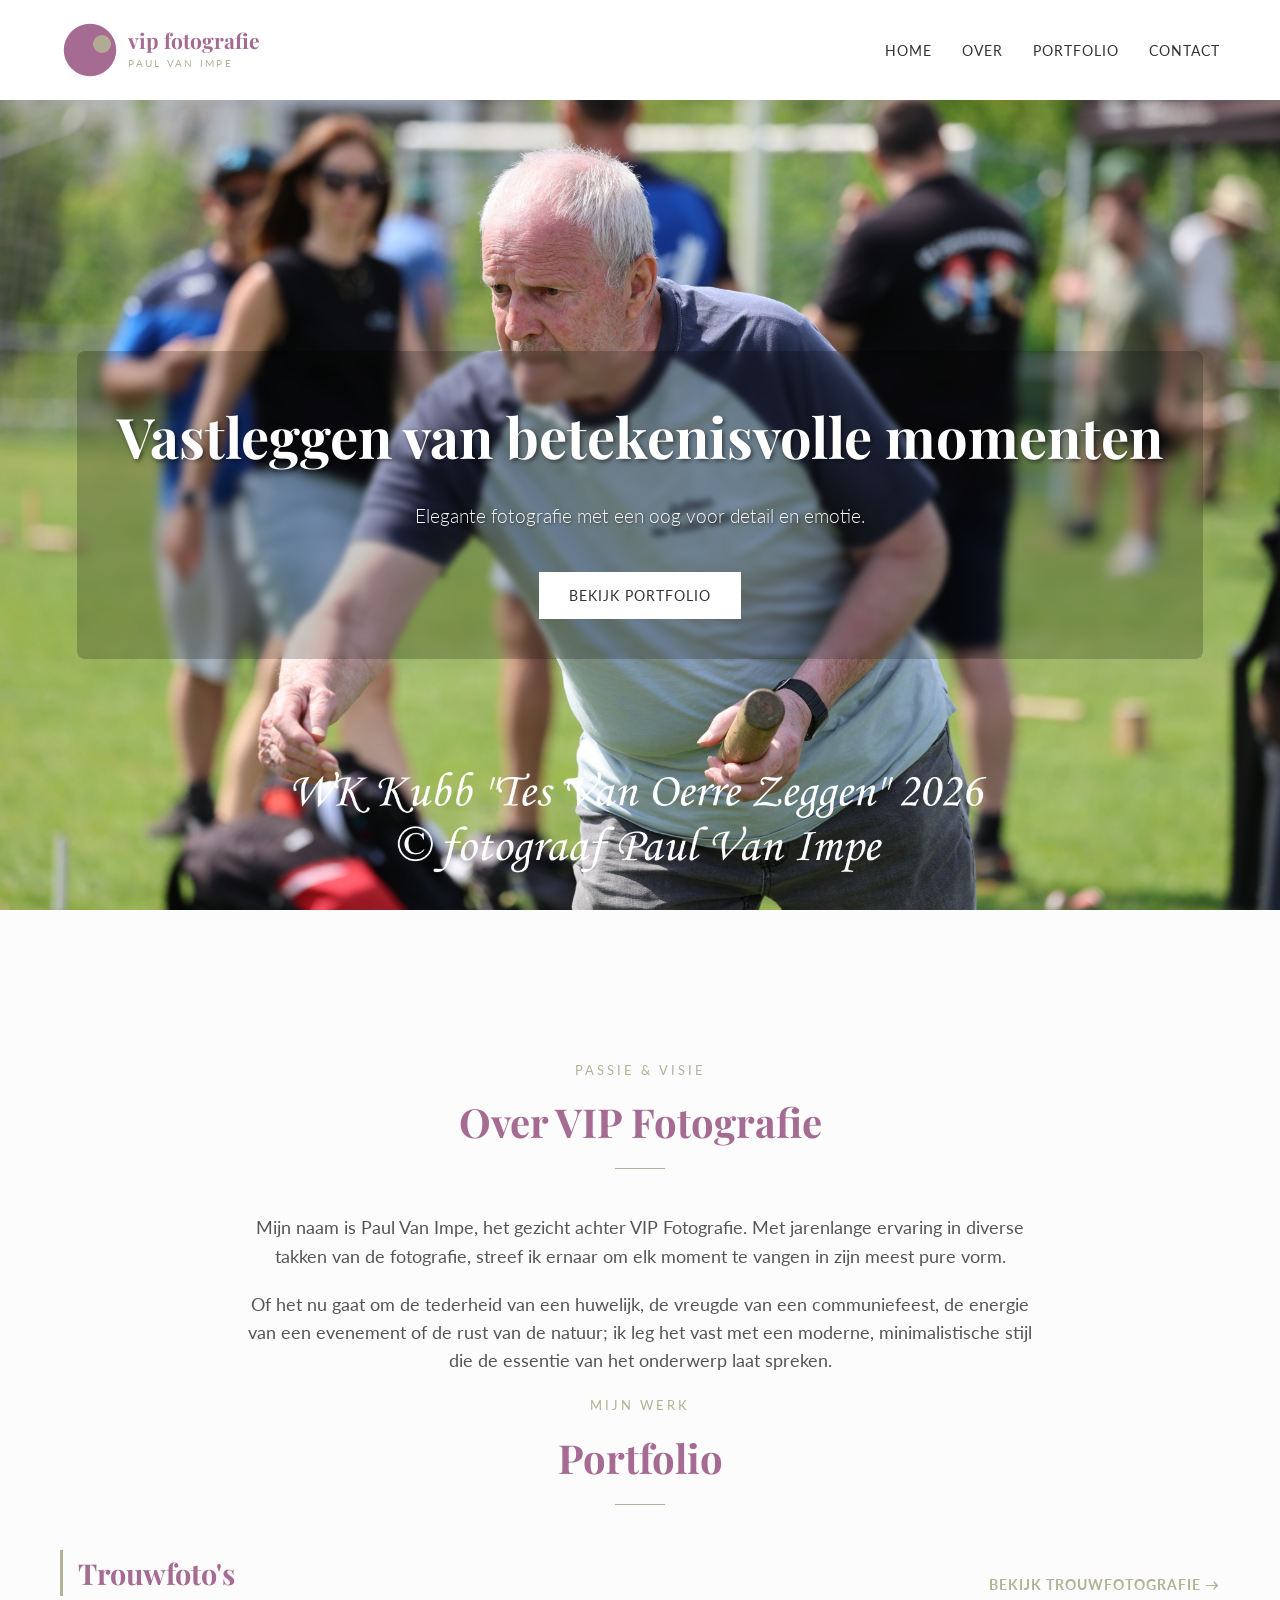
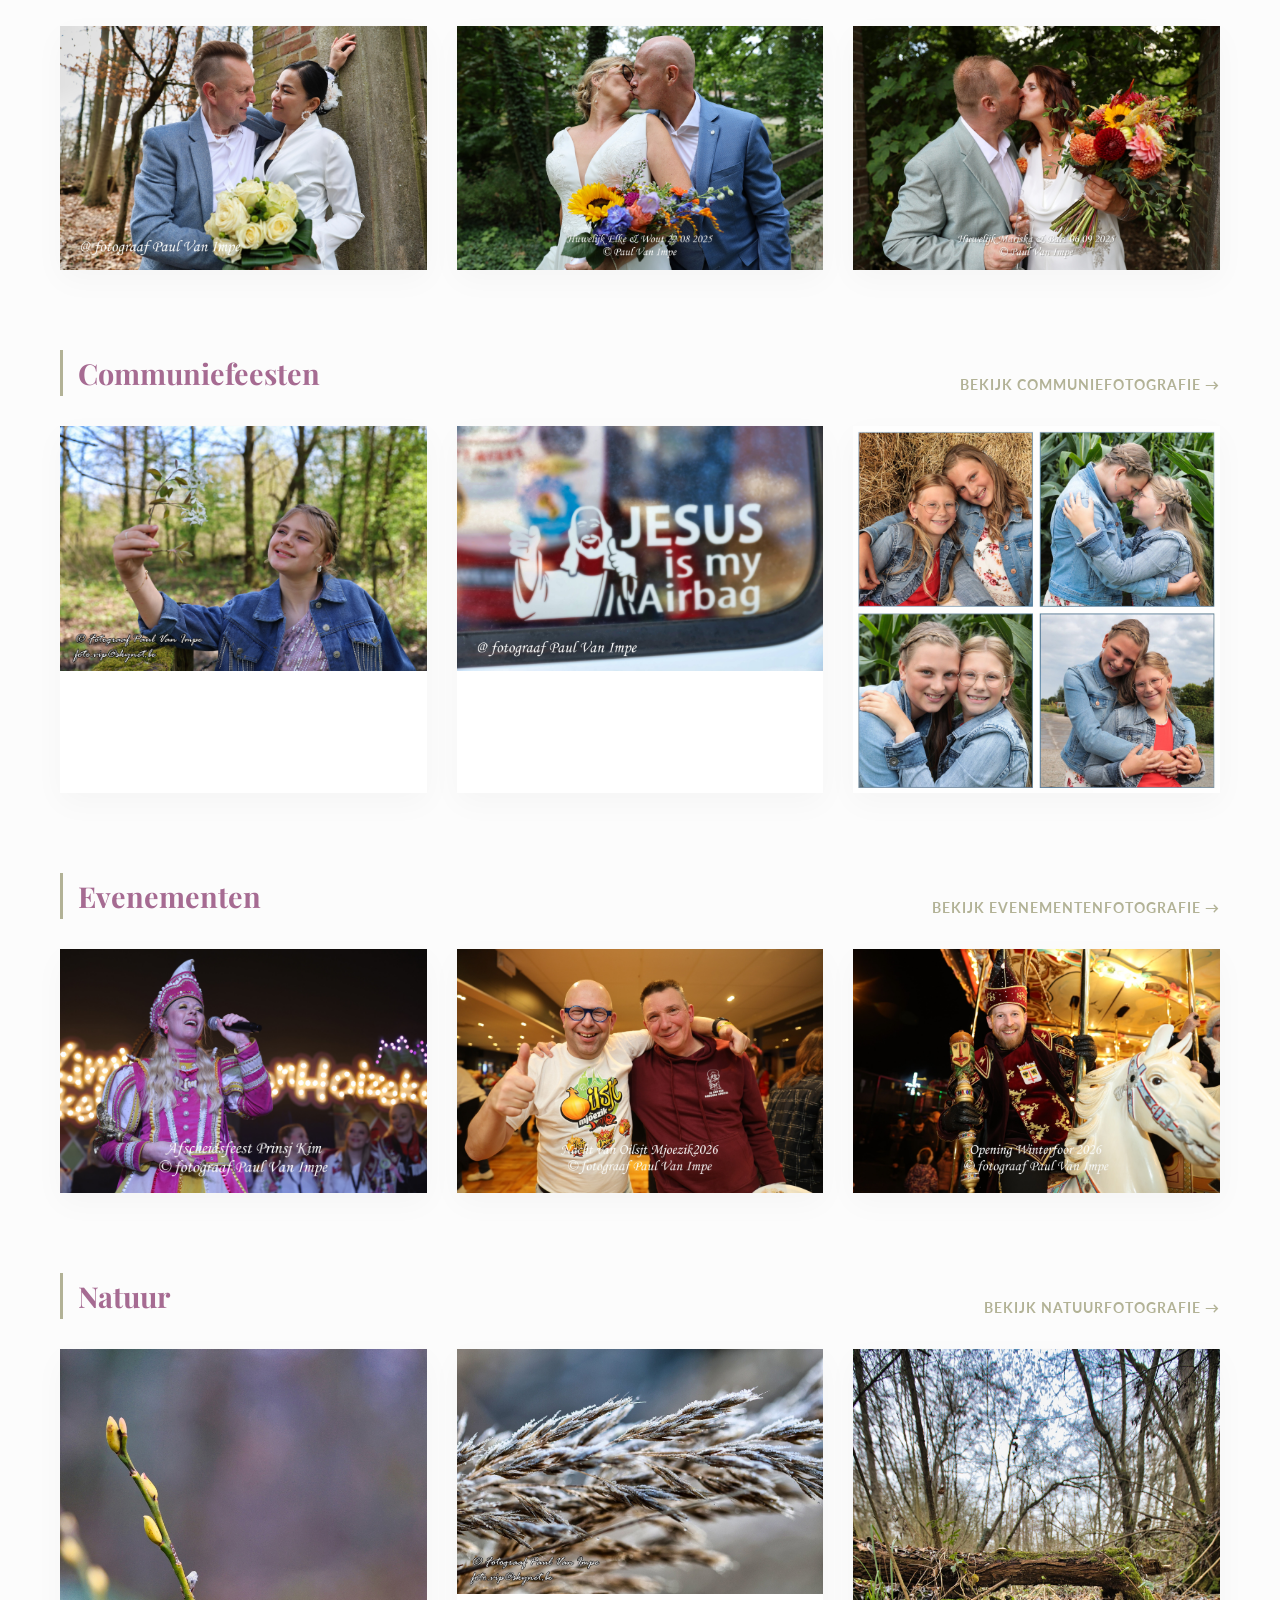
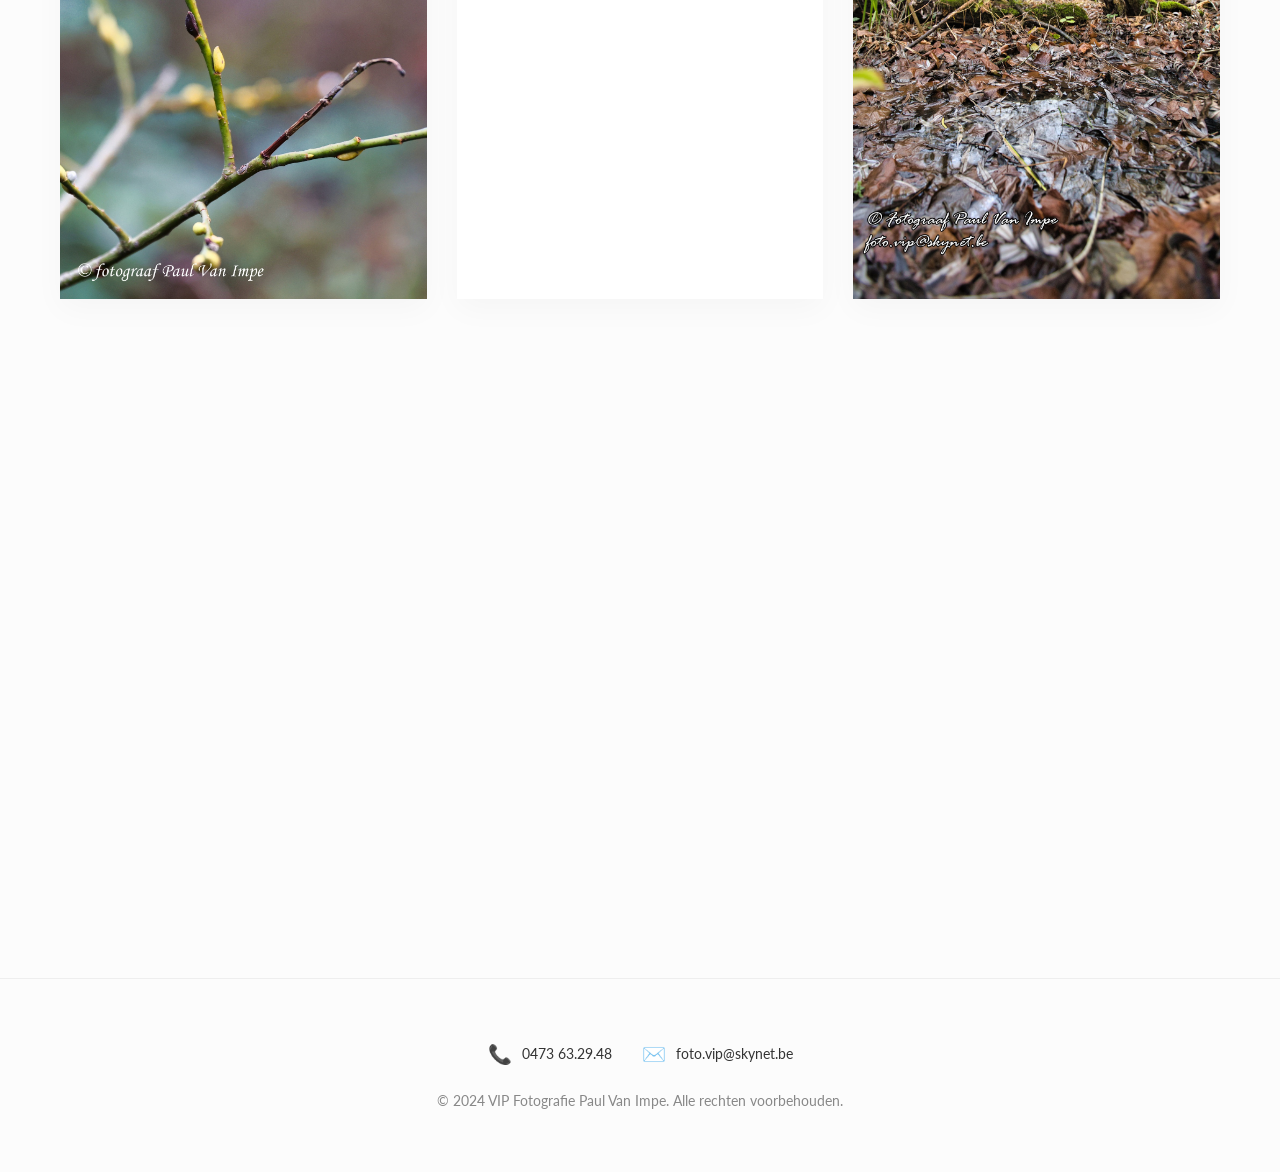
==== index.html @ c2f0bf1b "feat: complete modern website for VIP Fotografie Paul Van Impe with custom SVG logo and dynamic hero" ====
<!DOCTYPE html>
<html lang="nl">
<head>
    <meta charset="UTF-8">
    <meta name="viewport" content="width=device-width, initial-scale=1.0">
    <title>VIP Fotografie | Paul Van Impe</title>
    <link rel="preconnect" href="https://fonts.googleapis.com">
    <link rel="preconnect" href="https://fonts.gstatic.com" crossorigin>
    <link href="https://fonts.googleapis.com/css2?family=Lato:wght@300;400;700&family=Playfair+Display:ital,wght@0,400;0,700;1,400&display=swap" rel="stylesheet">
    <link rel="stylesheet" href="style.css">
</head>
<body>
    <header>
        <nav class="container">
            <div class="logo">
                <a href="index.html" class="logo-link">
                    <svg width="280" height="80" viewBox="0 0 280 80" xmlns="http://www.w3.org/2000/svg">
                        <!-- Main Purple Circle -->
                        <circle cx="40" cy="40" r="35" fill="#a66b92" />
                        <!-- Olive Circle (Positioned: r=12, adjusted up and right) -->
                        <circle cx="56" cy="32" r="12" fill="#b2b296" opacity="0.9" />
                        
                        <!-- Text Group -->
                        <text x="90" y="38" font-family="'Playfair Display', serif" font-size="28" font-weight="700" fill="#a66b92" style="text-transform: lowercase;">vip fotografie</text>
                        <text x="90" y="62" font-family="'Lato', sans-serif" font-size="13" font-weight="400" fill="#b2b296" letter-spacing="3">PAUL VAN IMPE</text>
                    </svg>
                </a>
            </div>
            <ul class="nav-links">
                <li><a href="#home">Home</a></li>
                <li><a href="#over">Over</a></li>
                <li><a href="#portfolio">Portfolio</a></li>
                <li><a href="#contact">Contact</a></li>
            </ul>
            <div class="hamburger">
                <span></span>
                <span></span>
                <span></span>
            </div>
        </nav>
    </header>

    <main>
        <section id="home" class="hero fade-in">
            <div class="hero-bg"></div>
            <div class="hero-content container">
                <h2>Vastleggen van betekenisvolle momenten</h2>
                <p>Elegante fotografie met een oog voor detail en emotie.</p>
                <a href="#portfolio" class="btn">Bekijk Portfolio</a>
            </div>
        </section>

        <section id="over" class="about container fade-in">
            <div class="section-title">
                <span>Passie & Visie</span>
                <h2>Over VIP Fotografie</h2>
            </div>
            <div class="about-content">
                <p>Mijn naam is Paul Van Impe, het gezicht achter VIP Fotografie. Met jarenlange ervaring in diverse takken van de fotografie, streef ik ernaar om elk moment te vangen in zijn meest pure vorm.</p>
                <p>Of het nu gaat om de tederheid van een huwelijk, de vreugde van een communiefeest, de energie van een evenement of de rust van de natuur; ik leg het vast met een moderne, minimalistische stijl die de essentie van het onderwerp laat spreken.</p>
            </div>
        </section>

        <section id="portfolio" class="portfolio container fade-in">
            <div class="section-title">
                <span>Mijn Werk</span>
                <h2>Portfolio</h2>
            </div>

            <div class="portfolio-category">
                <div class="category-header">
                    <h3>Trouwfoto's</h3>
                    <a href="portfolio-trouw.html" class="view-more">Bekijk trouwfotografie &rarr;</a>
                </div>
                <div class="portfolio-grid">
                    <div class="portfolio-item lightbox-trigger"><img src="assets/images/trouw-1.jpg" alt="Trouwfoto 1"></div>
                    <div class="portfolio-item lightbox-trigger"><img src="assets/images/trouw-2.jpg" alt="Trouwfoto 2"></div>
                    <div class="portfolio-item lightbox-trigger"><img src="assets/images/trouw-3.jpg" alt="Trouwfoto 3"></div>
                </div>
            </div>

            <div class="portfolio-category">
                <div class="category-header">
                    <h3>Communiefeesten</h3>
                    <a href="portfolio-communie.html" class="view-more">Bekijk communiefotografie &rarr;</a>
                </div>
                <div class="portfolio-grid">
                    <div class="portfolio-item lightbox-trigger"><img src="assets/images/communie-1.jpg" alt="Communie 1"></div>
                    <div class="portfolio-item lightbox-trigger"><img src="assets/images/communie-2.jpg" alt="Communie 2"></div>
                    <div class="portfolio-item lightbox-trigger"><img src="assets/images/communie-3.jpg" alt="Communie 3"></div>
                </div>
            </div>

            <div class="portfolio-category">
                <div class="category-header">
                    <h3>Evenementen</h3>
                    <a href="portfolio-evenementen.html" class="view-more">Bekijk evenementenfotografie &rarr;</a>
                </div>
                <div class="portfolio-grid">
                    <div class="portfolio-item lightbox-trigger"><img src="assets/images/evenementen-1.jpg" alt="Evenement 1"></div>
                    <div class="portfolio-item lightbox-trigger"><img src="assets/images/evenementen-2.jpg" alt="Evenement 2"></div>
                    <div class="portfolio-item lightbox-trigger"><img src="assets/images/evenementen-3.jpg" alt="Evenement 3"></div>
                </div>
            </div>

            <div class="portfolio-category">
                <div class="category-header">
                    <h3>Natuur</h3>
                    <a href="portfolio-natuur.html" class="view-more">Bekijk natuurfotografie &rarr;</a>
                </div>
                <div class="portfolio-grid">
                    <div class="portfolio-item lightbox-trigger"><img src="assets/images/natuur-1.jpg" alt="Natuur 1"></div>
                    <div class="portfolio-item lightbox-trigger"><img src="assets/images/natuur-2.jpg" alt="Natuur 2"></div>
                    <div class="portfolio-item lightbox-trigger"><img src="assets/images/natuur-3.jpg" alt="Natuur 3"></div>
                </div>
            </div>
        </section>

        <section id="contact" class="contact container fade-in">
            <div class="section-title">
                <span>Laten we praten</span>
                <h2>Contact</h2>
            </div>
            <div class="contact-form-wrapper">
                <form id="contact-form">
                    <div class="form-group">
                        <label for="name">Naam</label>
                        <input type="text" id="name" name="name" placeholder="Uw naam" required>
                    </div>
                    <div class="form-group">
                        <label for="email">E-mail</label>
                        <input type="email" id="email" name="email" placeholder="Uw e-mailadres" required>
                    </div>
                    <div class="form-group">
                        <label for="message">Bericht</label>
                        <textarea id="message" name="message" rows="5" placeholder="Uw bericht" required></textarea>
                    </div>
                    <button type="submit" class="btn">Verstuur Bericht</button>
                </form>
            </div>
        </section>
    </main>

    <footer>
        <div class="container footer-content">
            <div class="footer-contact">
                <p><span class="icon">📞</span> 0473 63.29.48</p>
                <p><span class="icon">✉️</span> foto.vip@skynet.be</p>
            </div>
            <p>&copy; 2024 VIP Fotografie Paul Van Impe. Alle rechten voorbehouden.</p>
        </div>
    </footer>

    <script src="script.js"></script>
</body>
</html>
---- style.css ----
/* Global Styles */
:root {
    --bg-color: #fcfcfc;
    --text-color: #333333;
    --accent-color: #b2b296; /* Olive from logo */
    --primary-color: #a66b92; /* Purple from logo */
    --white: #ffffff;
    --gray-light: #eeeeee;
    --font-serif: 'Playfair Display', serif;
    --font-sans: 'Lato', sans-serif;
    --transition: all 0.3s ease;
}

* {
    margin: 0;
    padding: 0;
    box-sizing: border-box;
}

html {
    scroll-behavior: smooth;
}

body {
    background-color: var(--bg-color);
    color: var(--text-color);
    font-family: var(--font-sans);
    line-height: 1.6;
    overflow-x: hidden;
}

.container {
    max-width: 1200px;
    margin: 0 auto;
    padding: 0 20px;
}

h1, h2, h3 {
    font-family: var(--font-serif);
    font-weight: 700;
    color: var(--primary-color);
}

a {
    text-decoration: none;
    color: inherit;
    transition: var(--transition);
}

ul {
    list-style: none;
}

img {
    max-width: 100%;
    height: auto;
    display: block;
}

.btn {
    display: inline-block;
    padding: 12px 30px;
    background-color: var(--primary-color);
    color: var(--white);
    font-size: 0.9rem;
    letter-spacing: 1px;
    text-transform: uppercase;
    border: none;
    cursor: pointer;
    transition: var(--transition);
}

.btn:hover {
    background-color: var(--accent-color);
    color: var(--white);
}

/* Header */
header {
    background-color: rgba(252, 252, 252, 0.98);
    padding: 10px 0;
    position: sticky;
    top: 0;
    z-index: 1000;
    box-shadow: 0 2px 10px rgba(0, 0, 0, 0.03);
}

header nav {
    display: flex;
    justify-content: space-between;
    align-items: center;
}

.logo-link svg {
    display: block;
    height: 60px;
    width: auto;
}

.nav-links {
    display: flex;
    gap: 30px;
}

.nav-links a {
    font-size: 0.9rem;
    text-transform: uppercase;
    letter-spacing: 1px;
    font-weight: 400;
}

.nav-links a:hover {
    color: var(--accent-color);
}

.hamburger {
    display: none;
    cursor: pointer;
}

.hamburger span {
    display: block;
    width: 25px;
    height: 2px;
    background-color: var(--text-color);
    margin: 5px 0;
    transition: var(--transition);
}

/* Sections Global */
section {
    padding: 100px 0;
}

.section-title {
    text-align: center;
    margin-bottom: 60px;
}

.section-title span {
    display: block;
    text-transform: uppercase;
    letter-spacing: 3px;
    font-size: 0.8rem;
    color: var(--accent-color);
    margin-bottom: 10px;
}

.section-title h2 {
    font-size: 2.5rem;
    position: relative;
    display: inline-block;
}

.section-title h2::after {
    content: '';
    position: absolute;
    bottom: -15px;
    left: 50%;
    transform: translateX(-50%);
    width: 50px;
    height: 1px;
    background-color: var(--accent-color);
}

/* Hero Section */
.hero {
    height: 90vh;
    display: flex;
    align-items: center;
    justify-content: center;
    text-align: center;
    background-color: var(--white);
    position: relative;
    overflow: hidden;
}

.hero-bg {
    position: absolute;
    top: 0;
    left: 0;
    width: 100%;
    height: 100%;
    background-size: cover;
    background-position: center;
    z-index: 1;
    transition: var(--transition);
}

.hero-content {
    position: relative;
    z-index: 2;
    padding: 40px;
    border-radius: 4px;
}

/* Light text overlay for dark backgrounds */
.hero.dark-text-overlay .hero-content {
    background-color: rgba(0, 0, 0, 0.2);
    backdrop-filter: blur(3px);
    color: var(--white);
    border-radius: 8px;
}

.hero.dark-text-overlay h2 {
    color: var(--white);
    text-shadow: 2px 2px 4px rgba(0, 0, 0, 0.5);
}

.hero.dark-text-overlay p {
    color: rgba(255, 255, 255, 0.95);
    text-shadow: 1px 1px 3px rgba(0, 0, 0, 0.5);
}

.hero.dark-text-overlay .btn {
    background-color: var(--white);
    color: var(--text-color);
}

.hero.dark-text-overlay .btn:hover {
    background-color: var(--accent-color);
    color: var(--text-color);
}

.hero h2 {
    font-size: 3.5rem;
    margin-bottom: 20px;
}

.hero p {
    font-size: 1.2rem;
    color: #666;
    margin-bottom: 40px;
    font-weight: 300;
}

/* About Section */
.about {
    padding-top: 150px;
}

.about-content {
    max-width: 800px;
    margin: 0 auto;
    text-align: center;
}

.about-content p {
    font-size: 1.1rem;
    margin-bottom: 20px;
    color: #555;
}

/* Portfolio Section */
.portfolio-category {
    margin-bottom: 80px;
}

.category-header {
    display: flex;
    justify-content: space-between;
    align-items: flex-end;
    margin-bottom: 30px;
    border-left: 3px solid var(--accent-color);
    padding-left: 15px;
}

.category-header h3 {
    font-size: 1.8rem;
    margin-bottom: 0;
}

.view-more {
    font-size: 0.9rem;
    text-transform: uppercase;
    letter-spacing: 1px;
    color: var(--accent-color);
    font-weight: 700;
}

.view-more:hover {
    color: var(--text-color);
    transform: translateX(5px);
}

.portfolio-grid {
    display: grid;
    grid-template-columns: repeat(auto-fill, minmax(350px, 1fr));
    gap: 30px;
}

.portfolio-item {
    overflow: hidden;
    background-color: var(--white);
    box-shadow: 0 10px 30px rgba(0,0,0,0.03);
    transition: var(--transition);
    cursor: pointer;
}

/* Lightbox Styles */
.lightbox {
    position: fixed;
    top: 0;
    left: 0;
    width: 100%;
    height: 100%;
    background-color: rgba(0, 0, 0, 0.9);
    display: flex;
    justify-content: center;
    align-items: center;
    z-index: 2000;
    opacity: 0;
    visibility: hidden;
    transition: var(--transition);
}

.lightbox.active {
    opacity: 1;
    visibility: visible;
}

.lightbox-content {
    max-width: 90%;
    max-height: 90%;
    position: relative;
    transform: scale(0.9);
    transition: var(--transition);
}

.lightbox.active .lightbox-content {
    transform: scale(1);
}

.lightbox-img {
    max-width: 100%;
    max-height: 90vh;
    display: block;
    box-shadow: 0 0 30px rgba(0,0,0,0.5);
}

.lightbox-close {
    position: absolute;
    top: -40px;
    right: 0;
    color: var(--white);
    font-size: 2rem;
    cursor: pointer;
}

/* Animations */
    transition: transform 0.6s cubic-bezier(0.25, 1, 0.5, 1);
}

.portfolio-item:hover {
    box-shadow: 0 20px 40px rgba(0,0,0,0.1);
}

.portfolio-item:hover img {
    transform: scale(1.05);
}

/* Contact Section */
.contact-form-wrapper {
    max-width: 600px;
    margin: 0 auto;
}

.form-group {
    margin-bottom: 25px;
}

.form-group label {
    display: block;
    margin-bottom: 8px;
    font-size: 0.9rem;
    text-transform: uppercase;
    letter-spacing: 1px;
}

.form-group input, 
.form-group textarea {
    width: 100%;
    padding: 15px;
    border: 1px solid var(--gray-light);
    background-color: var(--white);
    font-family: inherit;
    font-size: 1rem;
    transition: var(--transition);
}

.form-group input:focus, 
.form-group textarea:focus {
    outline: none;
    border-color: var(--accent-color);
}

/* Footer */
footer {
    padding: 60px 0;
    text-align: center;
    border-top: 1px solid var(--gray-light);
    font-size: 0.9rem;
    color: #888;
}

.footer-contact {
    margin-bottom: 20px;
    display: flex;
    justify-content: center;
    gap: 30px;
    color: var(--text-color);
}

.footer-contact p {
    display: flex;
    align-items: center;
    gap: 10px;
    font-weight: 400;
}

.footer-contact .icon {
    font-size: 1.2rem;
}

/* Portfolio Detail Pages */
.gallery-grid {
    display: grid;
    grid-template-columns: repeat(auto-fill, minmax(300px, 1fr));
    gap: 20px;
    margin-bottom: 60px;
}

.gallery-item {
    overflow: hidden;
    aspect-ratio: 3/2;
    background-color: var(--white);
    box-shadow: 0 5px 15px rgba(0,0,0,0.05);
    transition: var(--transition);
    cursor: pointer;
}

.gallery-item img {
    width: 100%;
    height: 100%;
    object-fit: cover;
    transition: var(--transition);
}

.gallery-item:hover {
    box-shadow: 0 15px 30px rgba(0,0,0,0.1);
}

.gallery-item:hover img {
    transform: scale(1.05);
}

.back-link {
    text-align: center;
    margin-bottom: 80px;
}

.portfolio-header {
    padding-top: 60px;
}

/* Animations */
.fade-in {
    opacity: 0;
    transform: translateY(30px);
    transition: opacity 0.8s ease-out, transform 0.8s ease-out;
}

.fade-in.visible {
    opacity: 1;
    transform: translateY(0);
}

/* Responsive */
@media (max-width: 768px) {
    header {
        padding: 15px 0;
    }

    .hamburger {
        display: block;
    }

    .nav-links {
        position: fixed;
        right: -100%;
        top: 70px;
        flex-direction: column;
        background-color: var(--white);
        width: 100%;
        text-align: center;
        transition: 0.3s;
        box-shadow: 0 10px 10px rgba(0,0,0,0.05);
        padding: 40px 0;
    }

    .nav-links.active {
        right: 0;
    }

    .hero h2 {
        font-size: 2.5rem;
    }

    .section-title h2 {
        font-size: 2rem;
    }

    .portfolio-grid {
        grid-template-columns: 1fr;
    }
}

/* Hamburger animation */
.hamburger.active span:nth-child(1) {
    transform: rotate(-45deg) translate(-5px, 6px);
}

.hamburger.active span:nth-child(2) {
    opacity: 0;
}

.hamburger.active span:nth-child(3) {
    transform: rotate(45deg) translate(-5px, -6px);
}
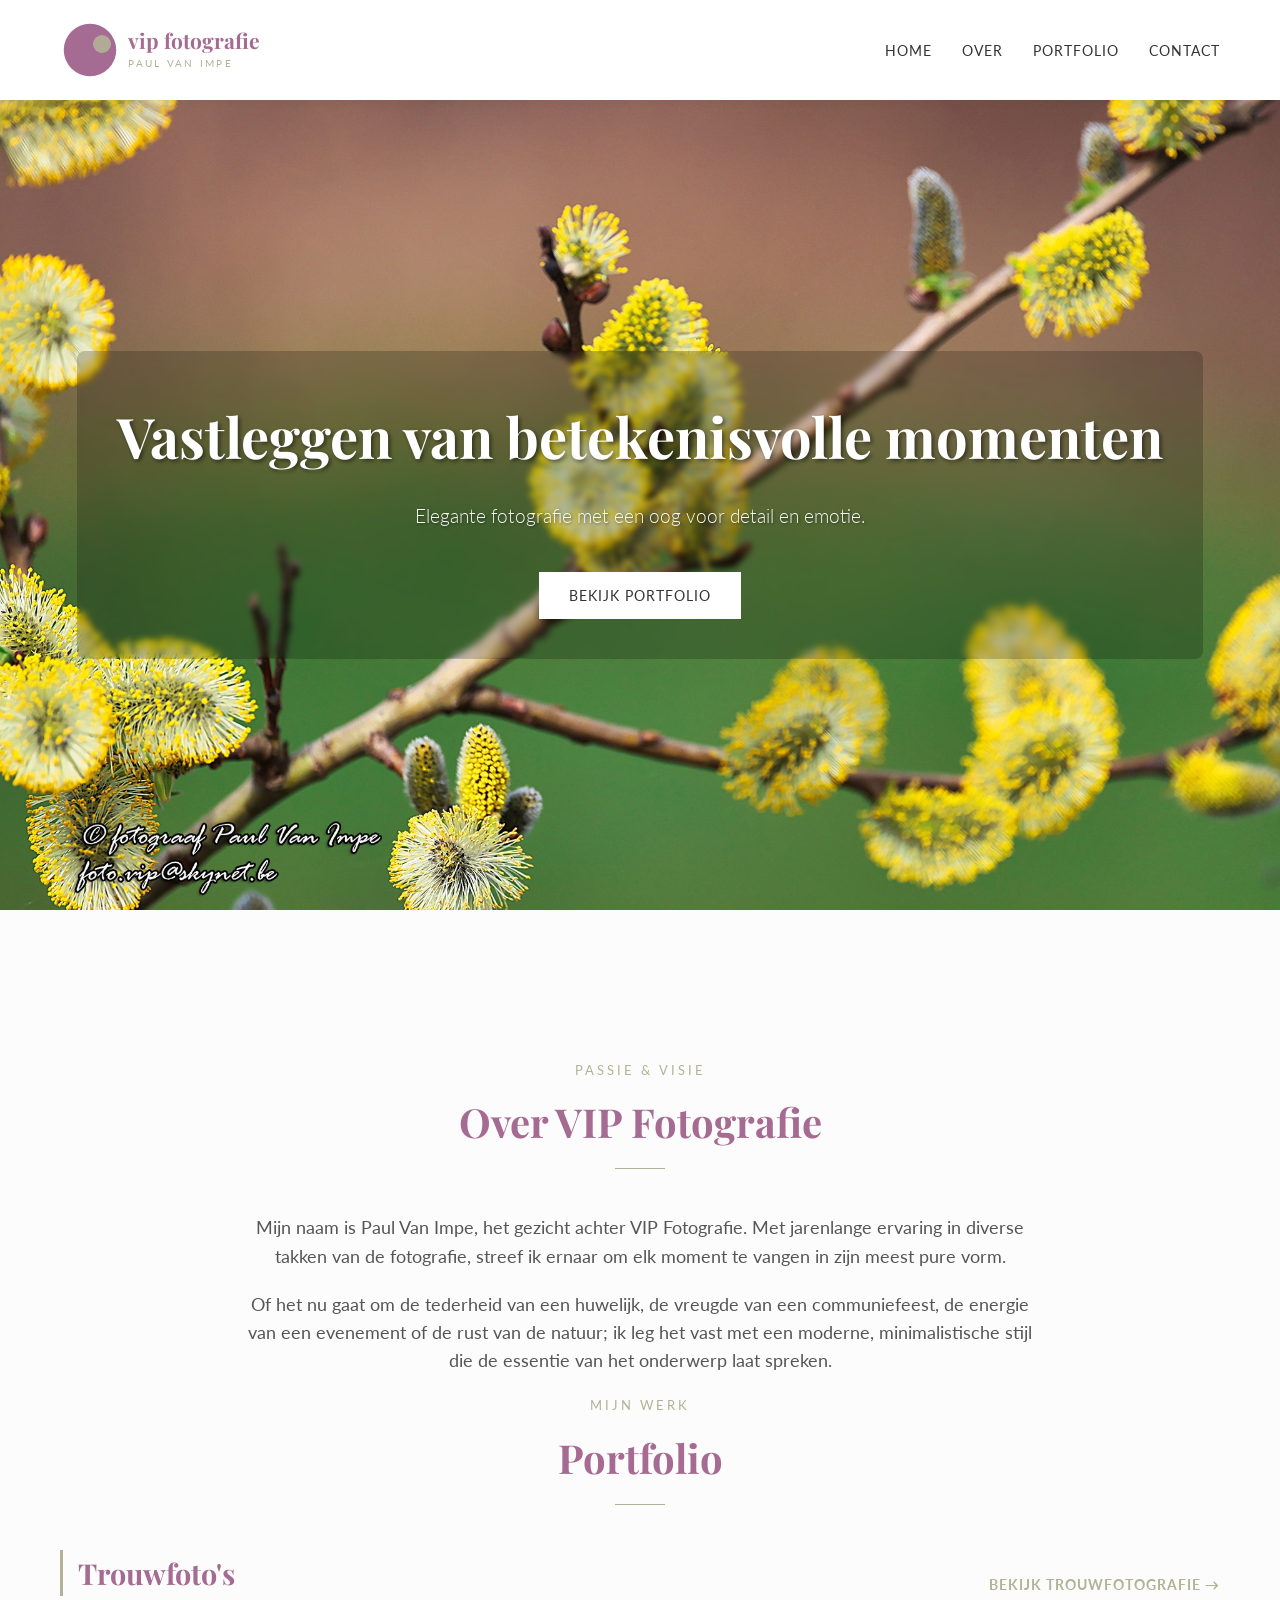
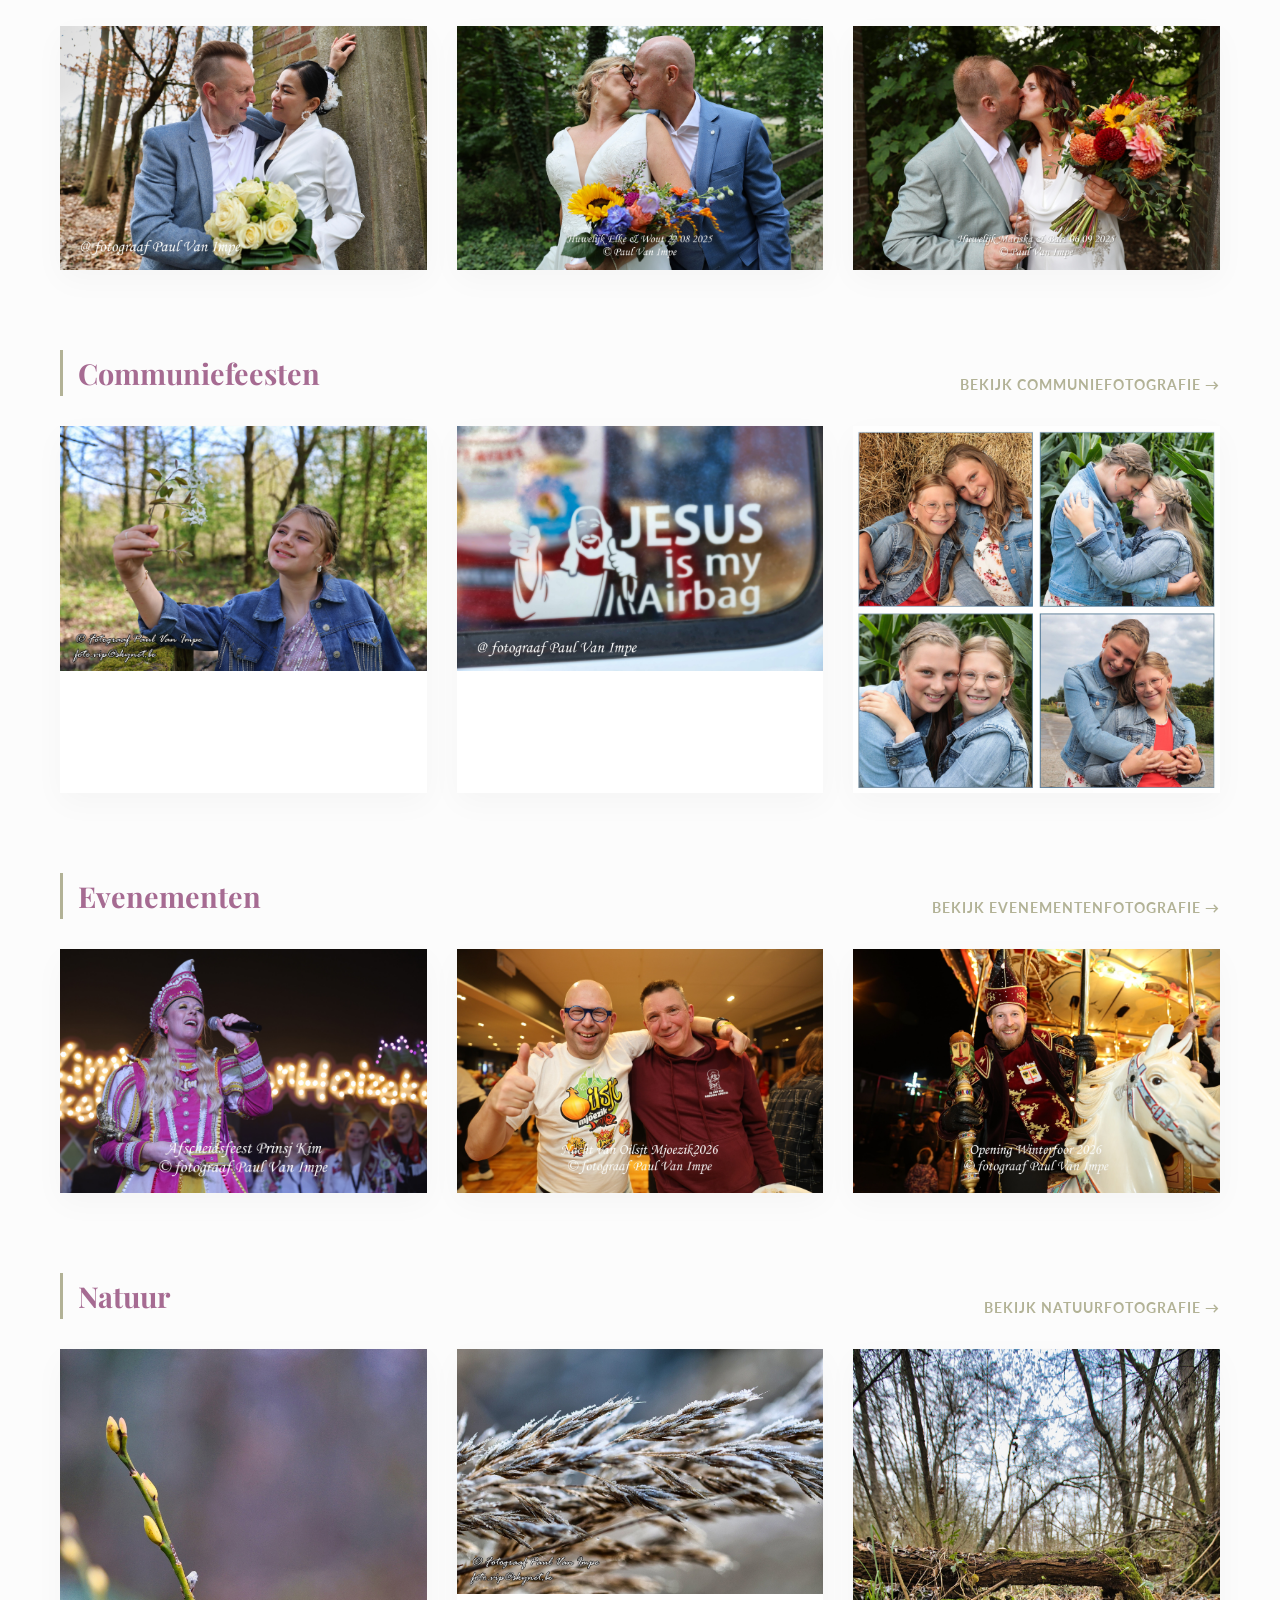
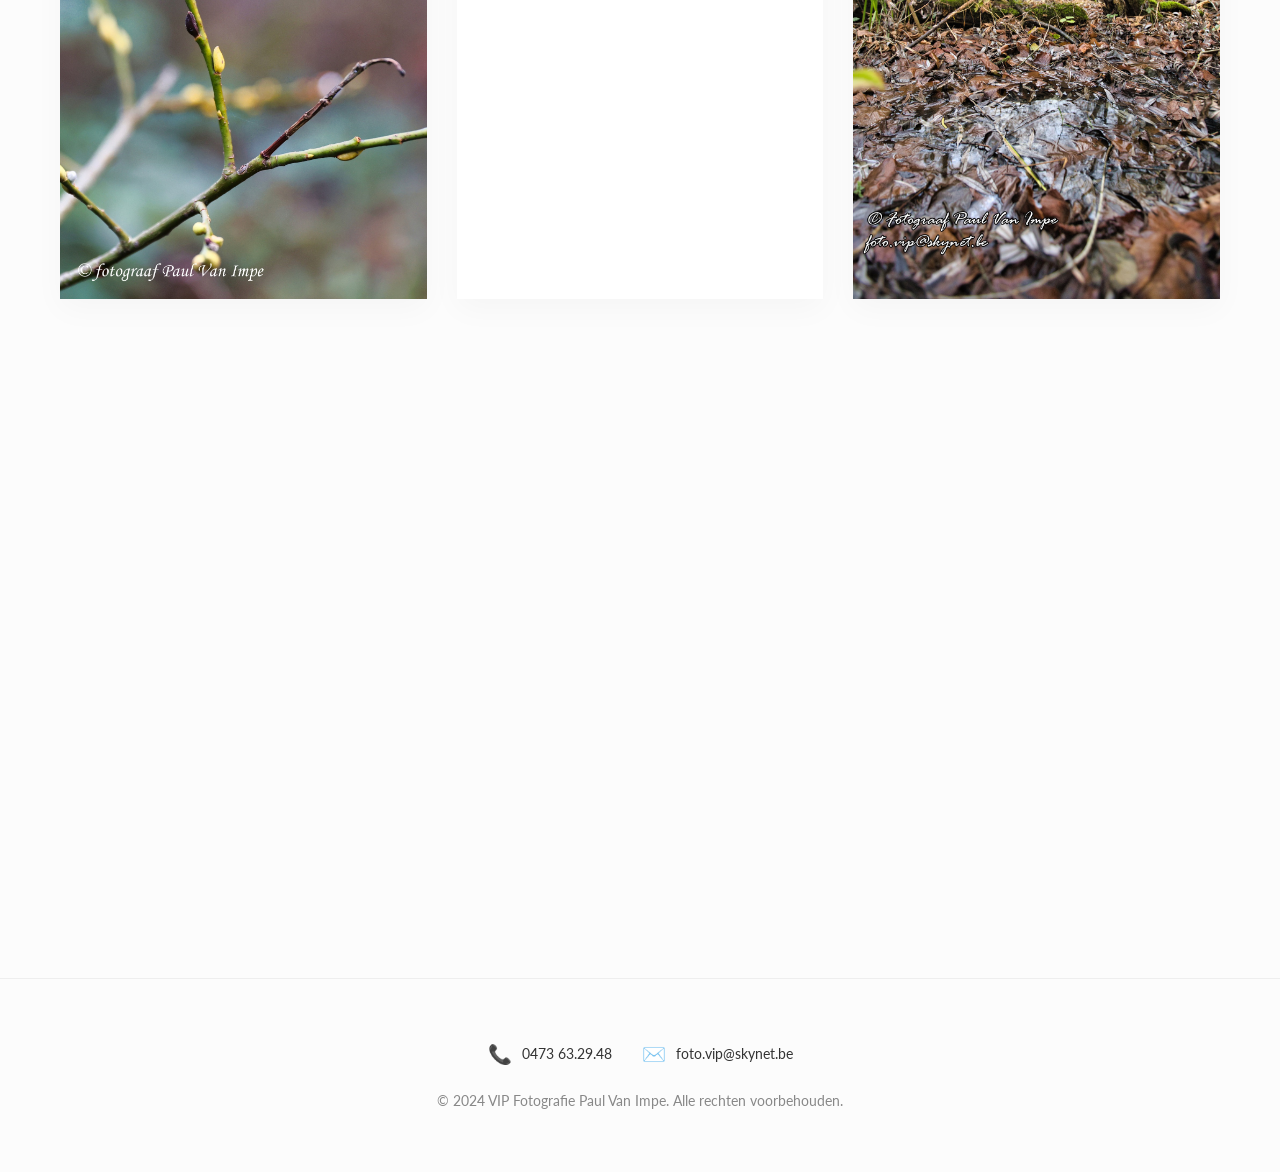
==== commit 5e1de8a8: "feat: add brand-consistent favicon.svg and link it to all pages" ====
--- a/index.html
+++ b/index.html
@@ -7,6 +7,7 @@
     <link rel="preconnect" href="https://fonts.googleapis.com">
     <link rel="preconnect" href="https://fonts.gstatic.com" crossorigin>
     <link href="https://fonts.googleapis.com/css2?family=Lato:wght@300;400;700&family=Playfair+Display:ital,wght@0,400;0,700;1,400&display=swap" rel="stylesheet">
+    <link rel="icon" type="image/svg+xml" href="assets/images/favicon.svg">
     <link rel="stylesheet" href="style.css">
 </head>
 <body>
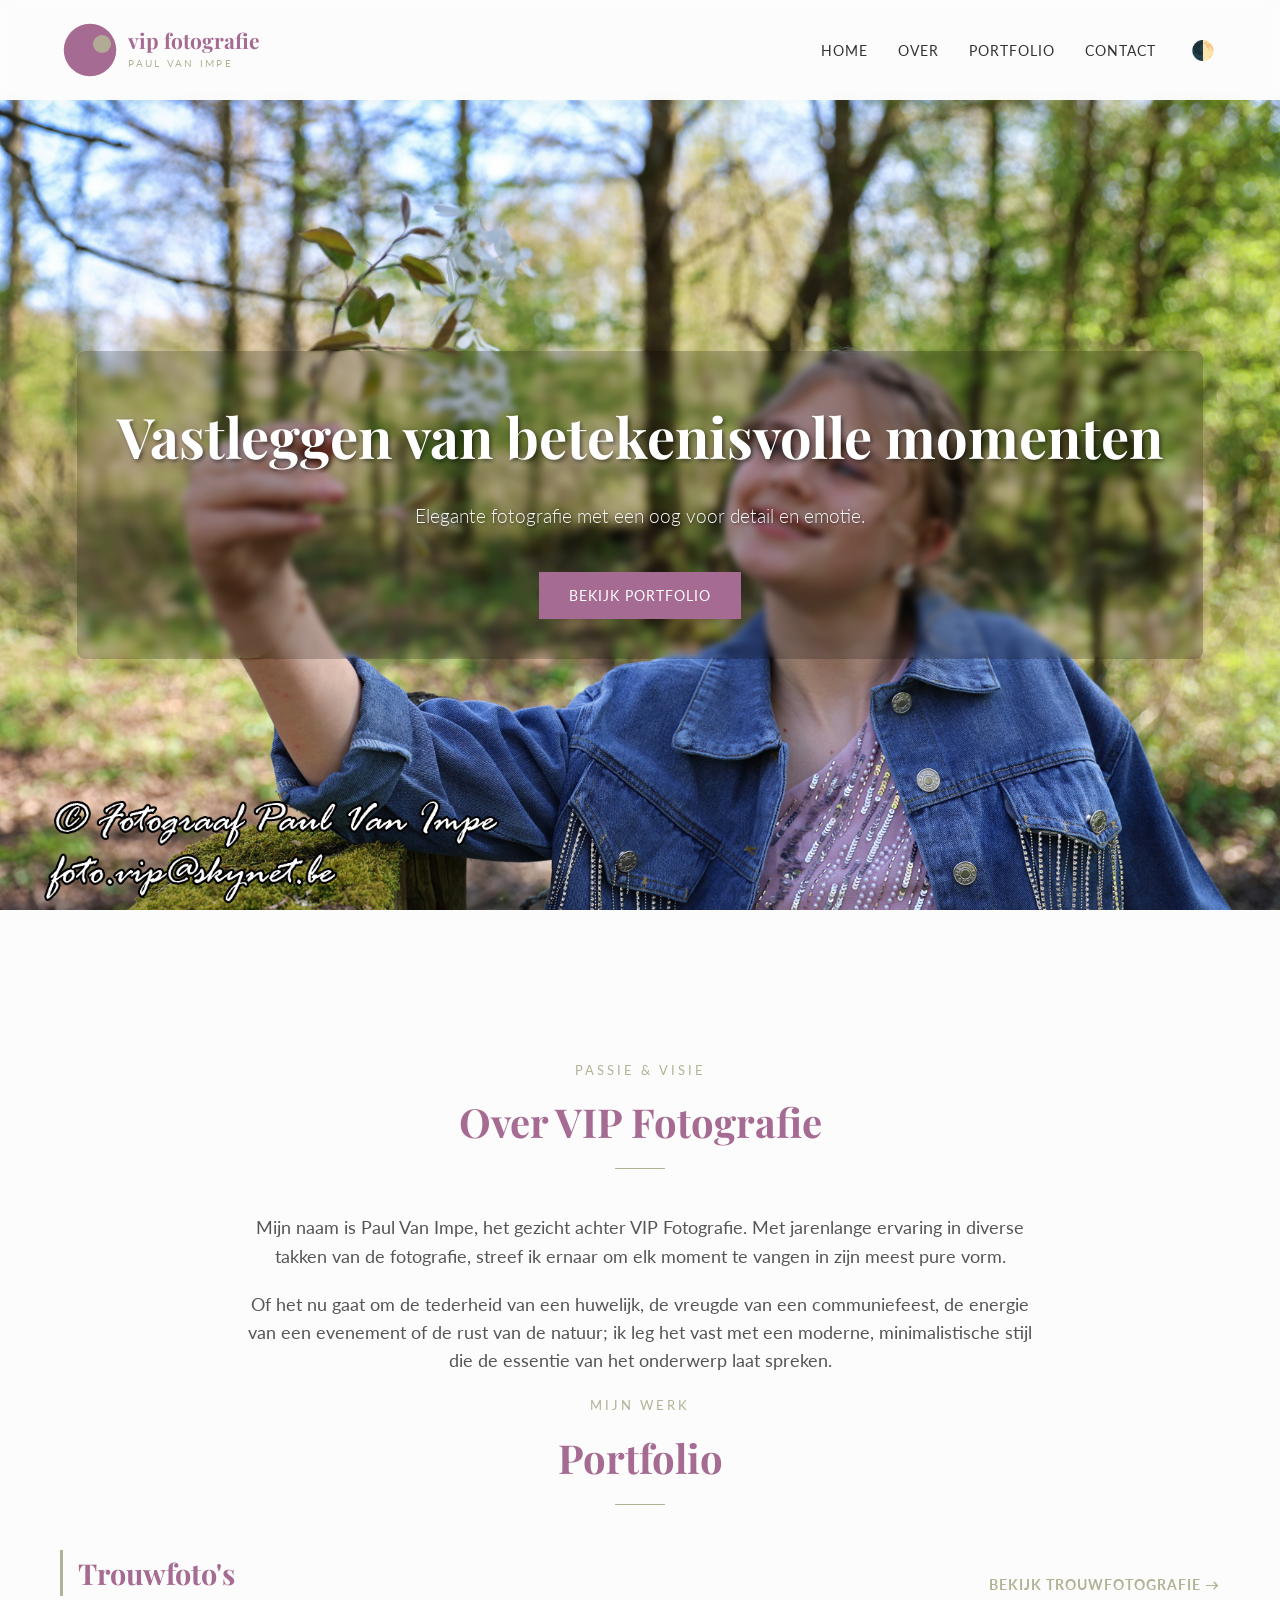
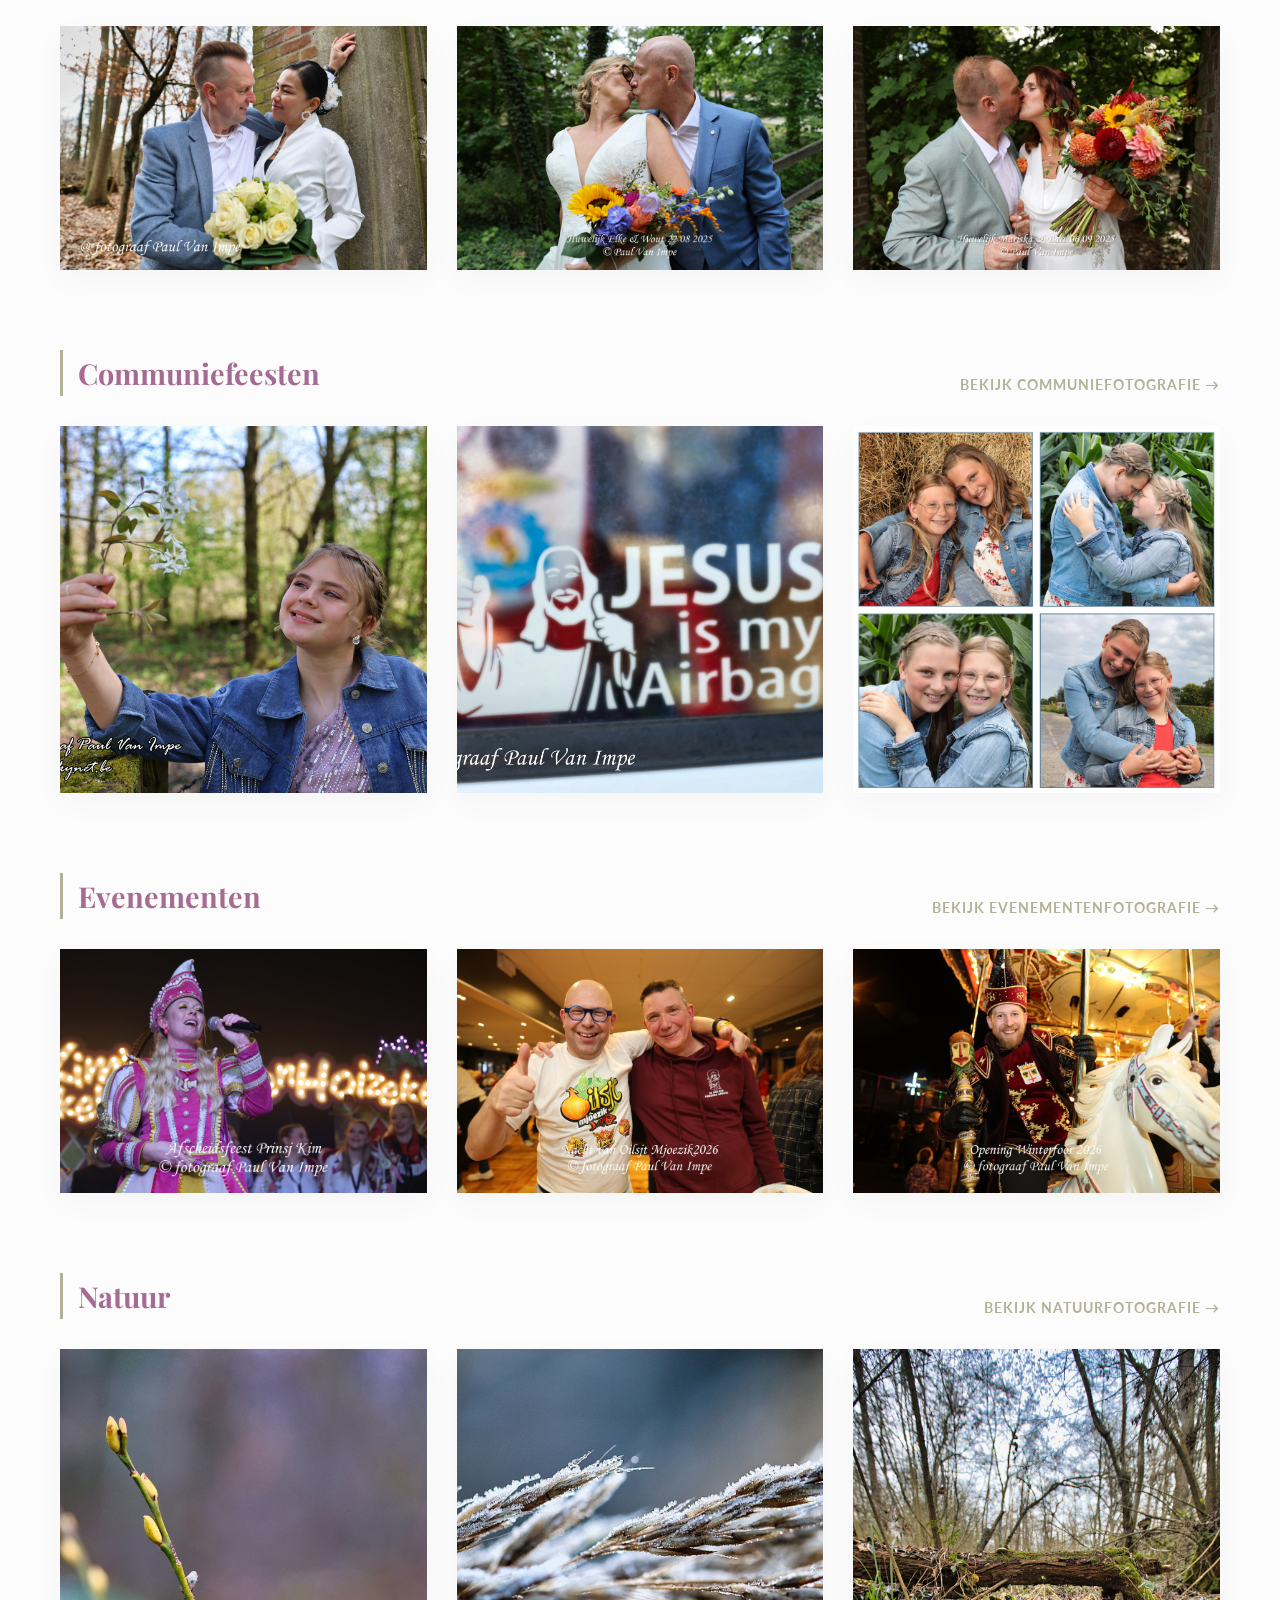
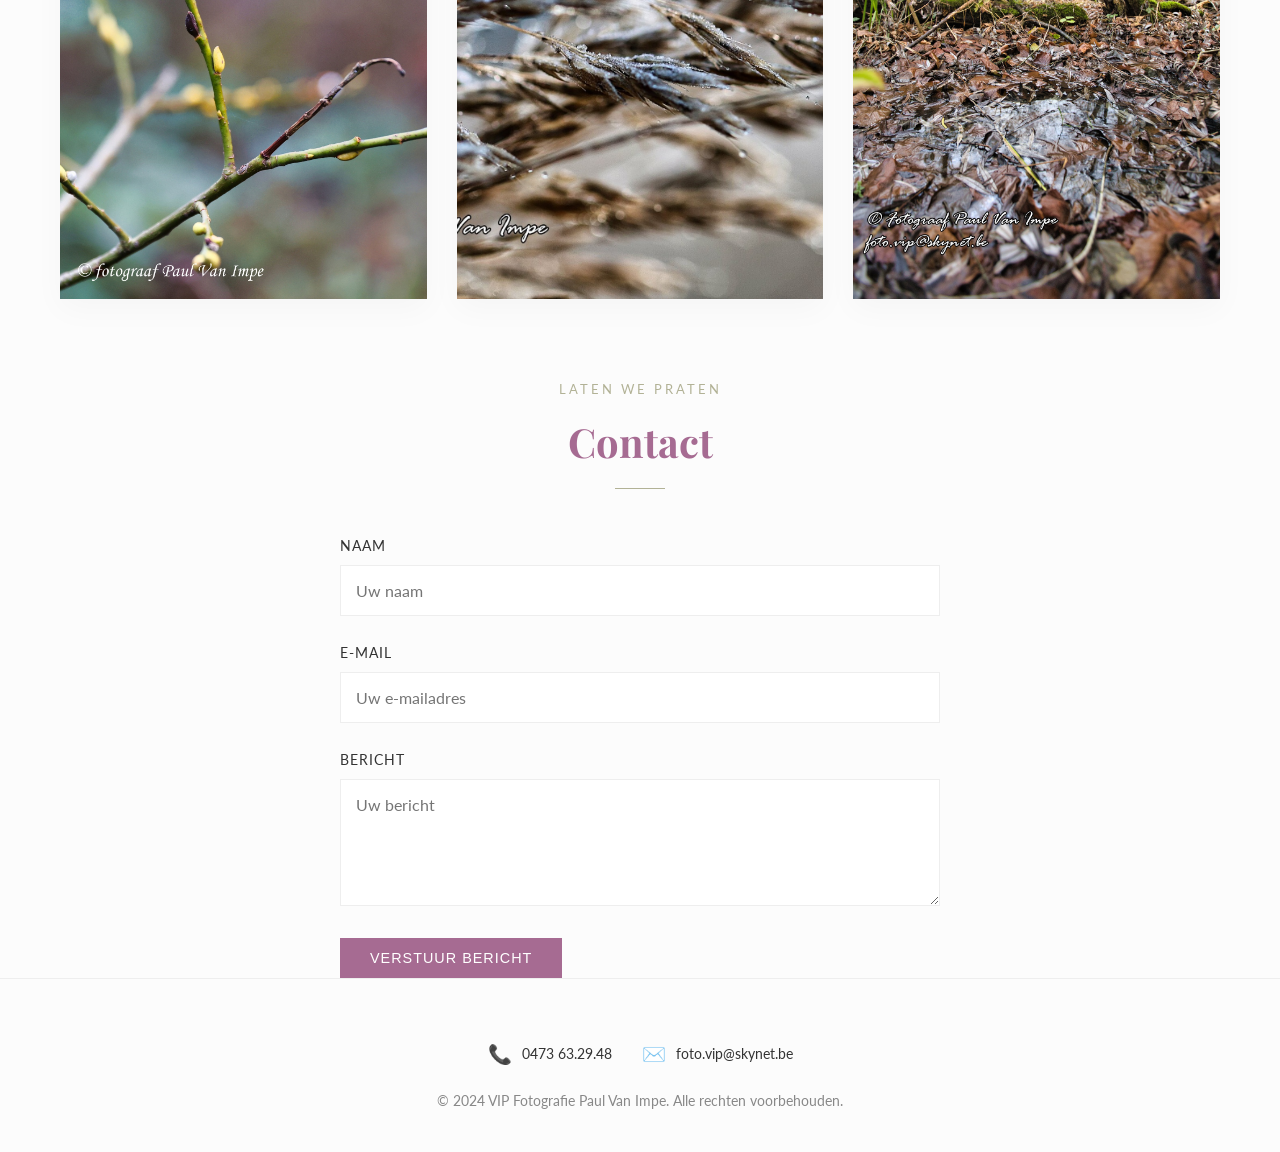
==== commit 637479cc: "feat: implement high-performance dark mode with theme persistence and no-flash optimization" ====
--- a/index.html
+++ b/index.html
@@ -11,6 +11,15 @@
     <link rel="stylesheet" href="style.css">
 </head>
 <body>
+    <script>
+        // Inline script to prevent theme flash
+        (function() {
+            const savedTheme = localStorage.getItem('theme');
+            if (savedTheme === 'dark') {
+                document.body.classList.add('dark-theme');
+            }
+        })();
+    </script>
     <header>
         <nav class="container">
             <div class="logo">
@@ -32,6 +41,7 @@
                 <li><a href="#over">Over</a></li>
                 <li><a href="#portfolio">Portfolio</a></li>
                 <li><a href="#contact">Contact</a></li>
+                <li><button id="theme-toggle" class="theme-btn" aria-label="Toggle dark mode">🌓</button></li>
             </ul>
             <div class="hamburger">
                 <span></span>
--- a/style.css
+++ b/style.css
@@ -11,6 +11,14 @@
     --transition: all 0.3s ease;
 }
 
+/* Dark Theme Variables */
+body.dark-theme {
+    --bg-color: #121212;
+    --text-color: #e0e0e0;
+    --white: #1e1e1e;
+    --gray-light: #333333;
+}
+
 * {
     margin: 0;
     padding: 0;
@@ -27,6 +35,40 @@
     font-family: var(--font-sans);
     line-height: 1.6;
     overflow-x: hidden;
+    transition: background-color 0.5s ease, color 0.5s ease;
+}
+
+/* Theme Toggle Button */
+.theme-btn {
+    background: none;
+    border: none;
+    font-size: 1.2rem;
+    cursor: pointer;
+    padding: 5px;
+    display: flex;
+    align-items: center;
+    justify-content: center;
+    transition: var(--transition);
+}
+
+.theme-btn:hover {
+    transform: rotate(30deg);
+}
+
+/* Logo Dark Mode Styling */
+body.dark-theme .logo-link text[fill="#a66b92"] {
+    fill: var(--primary-color); /* Keep purple */
+}
+
+body.dark-theme .logo-link text[fill="#b2b296"] {
+    fill: var(--accent-color); /* Keep olive */
+}
+
+/* If the logo text was actually dark grey in the light theme, we'd change it here */
+/* In our current SVG, we use brand colors, which should work on dark too. 
+   However, if we want more contrast: */
+body.dark-theme .logo-link text {
+    filter: brightness(1.2);
 }
 
 .container {
@@ -83,6 +125,12 @@
     top: 0;
     z-index: 1000;
     box-shadow: 0 2px 10px rgba(0, 0, 0, 0.03);
+    transition: var(--transition);
+}
+
+body.dark-theme header {
+    background-color: rgba(18, 18, 18, 0.98);
+    box-shadow: 0 2px 10px rgba(0, 0, 0, 0.3);
 }
 
 header nav {
@@ -100,6 +148,7 @@
 .nav-links {
     display: flex;
     gap: 30px;
+    align-items: center;
 }
 
 .nav-links a {
@@ -107,6 +156,7 @@
     text-transform: uppercase;
     letter-spacing: 1px;
     font-weight: 400;
+    color: var(--text-color);
 }
 
 .nav-links a:hover {
@@ -170,7 +220,7 @@
     align-items: center;
     justify-content: center;
     text-align: center;
-    background-color: var(--white);
+    background-color: #fcfcfc; /* Fixed light color if no image */
     position: relative;
     overflow: hidden;
 }
@@ -194,37 +244,11 @@
     border-radius: 4px;
 }
 
-/* Light text overlay for dark backgrounds */
-.hero.dark-text-overlay .hero-content {
-    background-color: rgba(0, 0, 0, 0.2);
-    backdrop-filter: blur(3px);
-    color: var(--white);
-    border-radius: 8px;
-}
-
-.hero.dark-text-overlay h2 {
-    color: var(--white);
-    text-shadow: 2px 2px 4px rgba(0, 0, 0, 0.5);
-}
-
-.hero.dark-text-overlay p {
-    color: rgba(255, 255, 255, 0.95);
-    text-shadow: 1px 1px 3px rgba(0, 0, 0, 0.5);
-}
-
-.hero.dark-text-overlay .btn {
-    background-color: var(--white);
-    color: var(--text-color);
-}
-
-.hero.dark-text-overlay .btn:hover {
-    background-color: var(--accent-color);
-    color: var(--text-color);
-}
-
+/* Reset Hero text to fixed colors to ignore dark mode global text */
 .hero h2 {
     font-size: 3.5rem;
     margin-bottom: 20px;
+    color: #a66b92; /* Explicit primary purple from light theme */
 }
 
 .hero p {
@@ -232,6 +256,24 @@
     color: #666;
     margin-bottom: 40px;
     font-weight: 300;
+}
+
+/* Light text overlay for dark backgrounds (Still needed for specific images) */
+.hero.dark-text-overlay .hero-content {
+    background-color: rgba(0, 0, 0, 0.2);
+    backdrop-filter: blur(3px);
+    color: #ffffff;
+    border-radius: 8px;
+}
+
+.hero.dark-text-overlay h2 {
+    color: #ffffff;
+    text-shadow: 2px 2px 4px rgba(0, 0, 0, 0.5);
+}
+
+.hero.dark-text-overlay p {
+    color: rgba(255, 255, 255, 0.95);
+    text-shadow: 1px 1px 3px rgba(0, 0, 0, 0.5);
 }
 
 /* About Section */
@@ -347,16 +389,28 @@
     cursor: pointer;
 }
 
-/* Animations */
+/* Portfolio & Gallery Items */
+.portfolio-item, .gallery-item {
+    overflow: hidden;
+    background-color: var(--white);
+    box-shadow: 0 10px 30px rgba(0,0,0,0.03);
+    transition: var(--transition);
+    cursor: pointer;
+}
+
+.portfolio-item img, .gallery-item img {
+    width: 100%;
+    height: 100%;
+    object-fit: cover;
     transition: transform 0.6s cubic-bezier(0.25, 1, 0.5, 1);
 }
 
-.portfolio-item:hover {
+.portfolio-item:hover, .gallery-item:hover {
     box-shadow: 0 20px 40px rgba(0,0,0,0.1);
 }
 
-.portfolio-item:hover img {
-    transform: scale(1.05);
+.portfolio-item:hover img, .gallery-item:hover img {
+    transform: scale(1.08);
 }
 
 /* Contact Section */
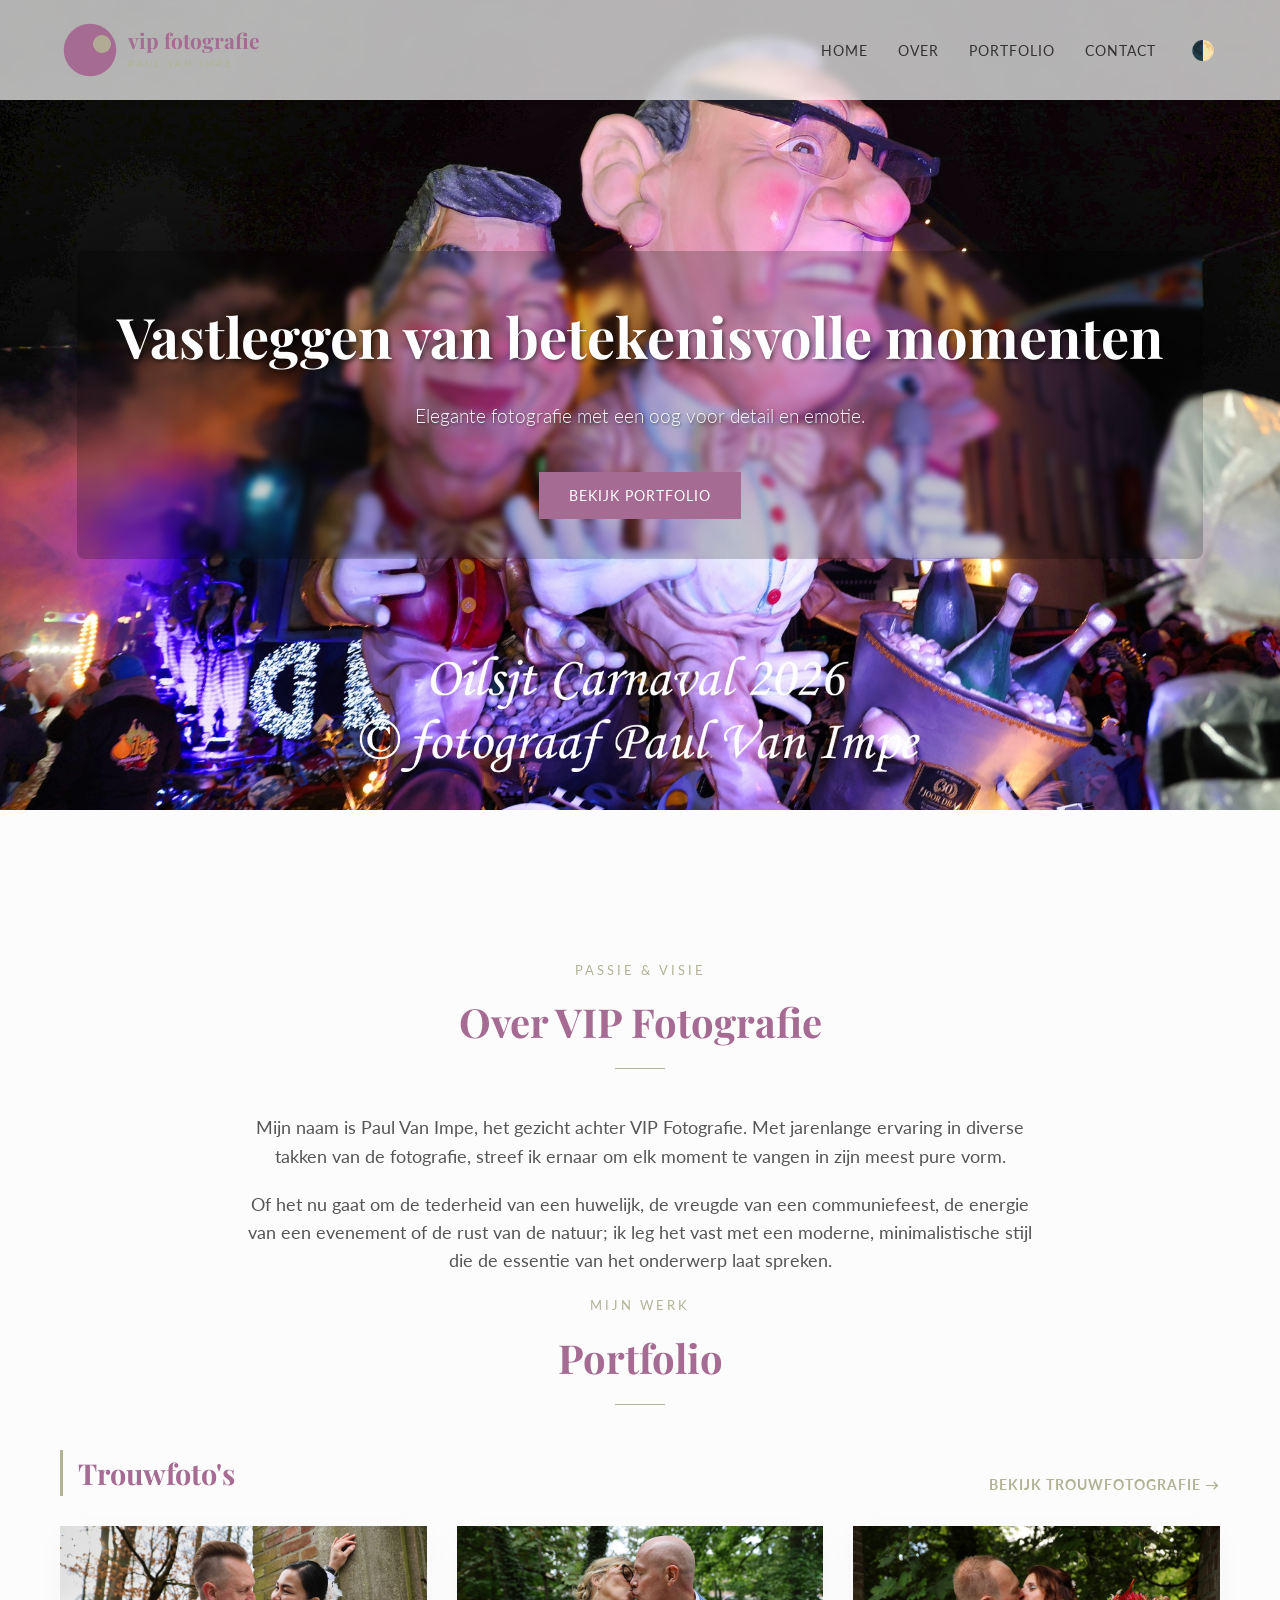
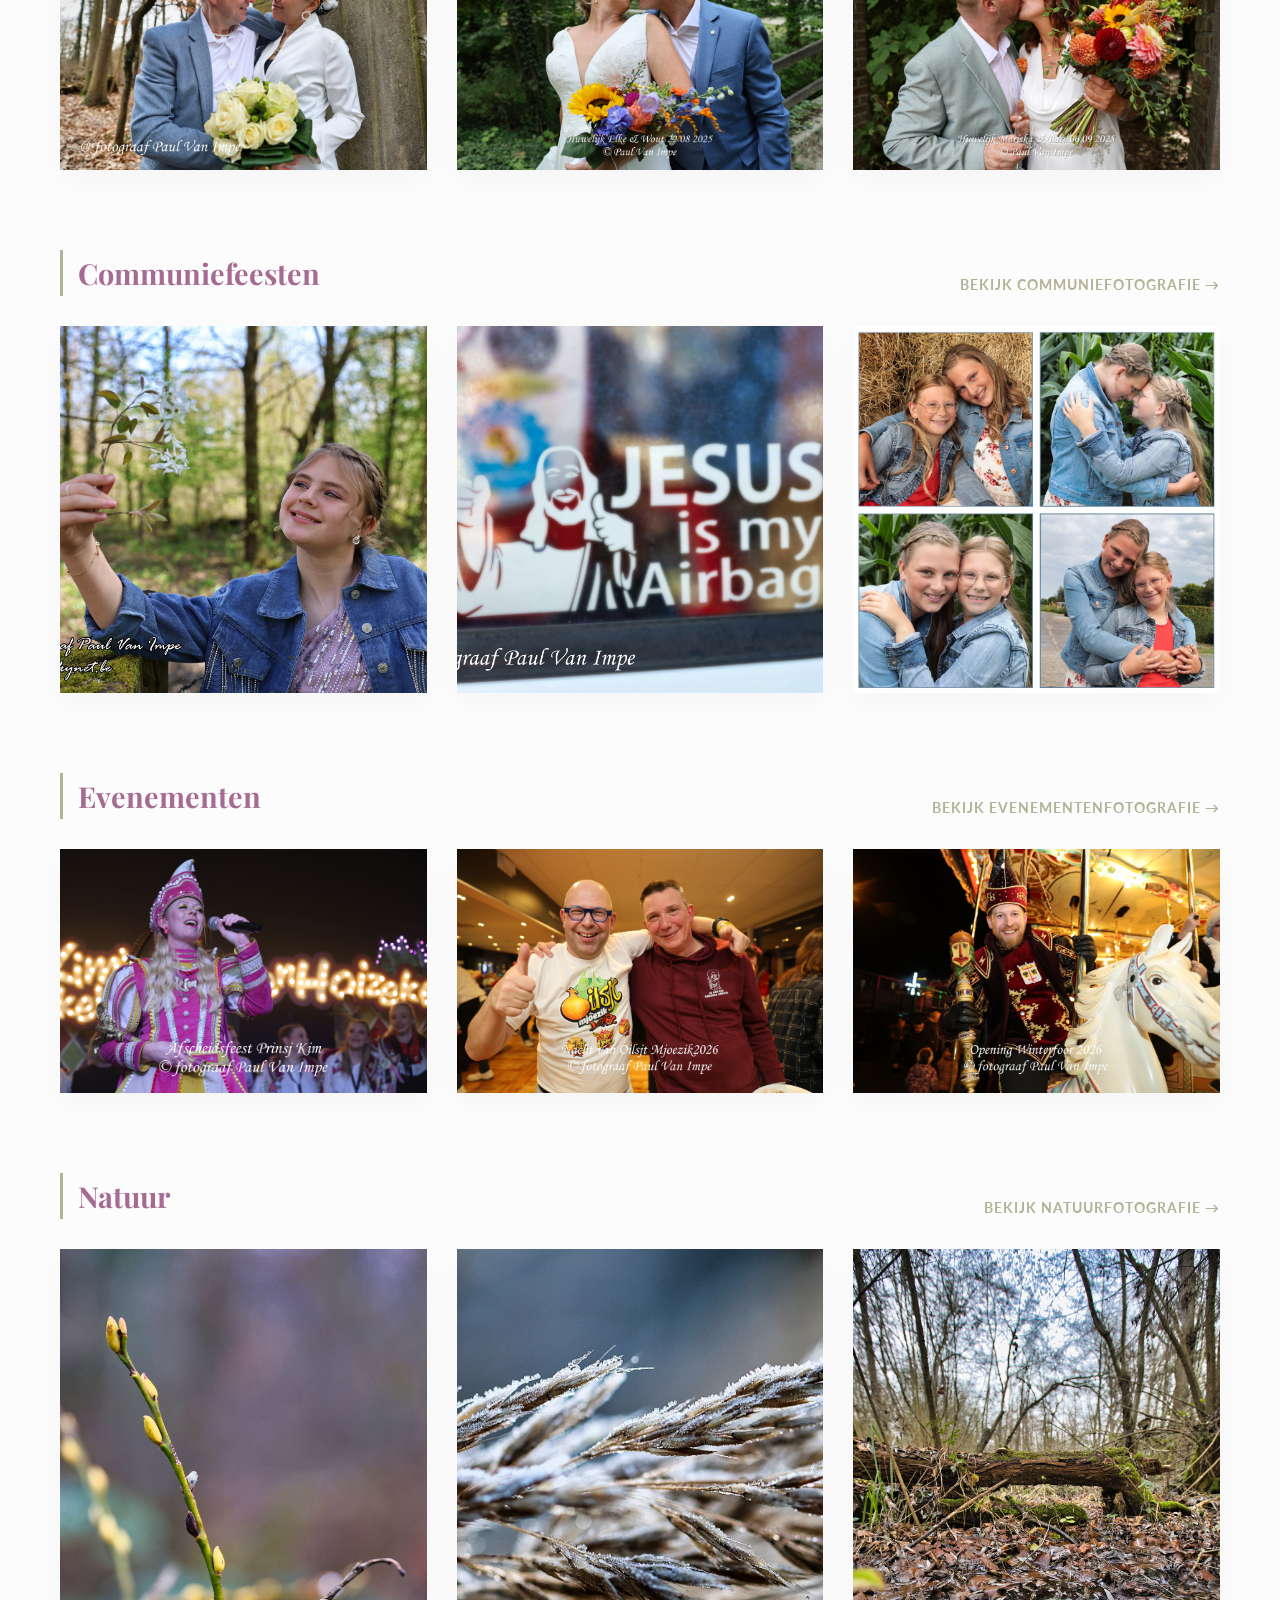
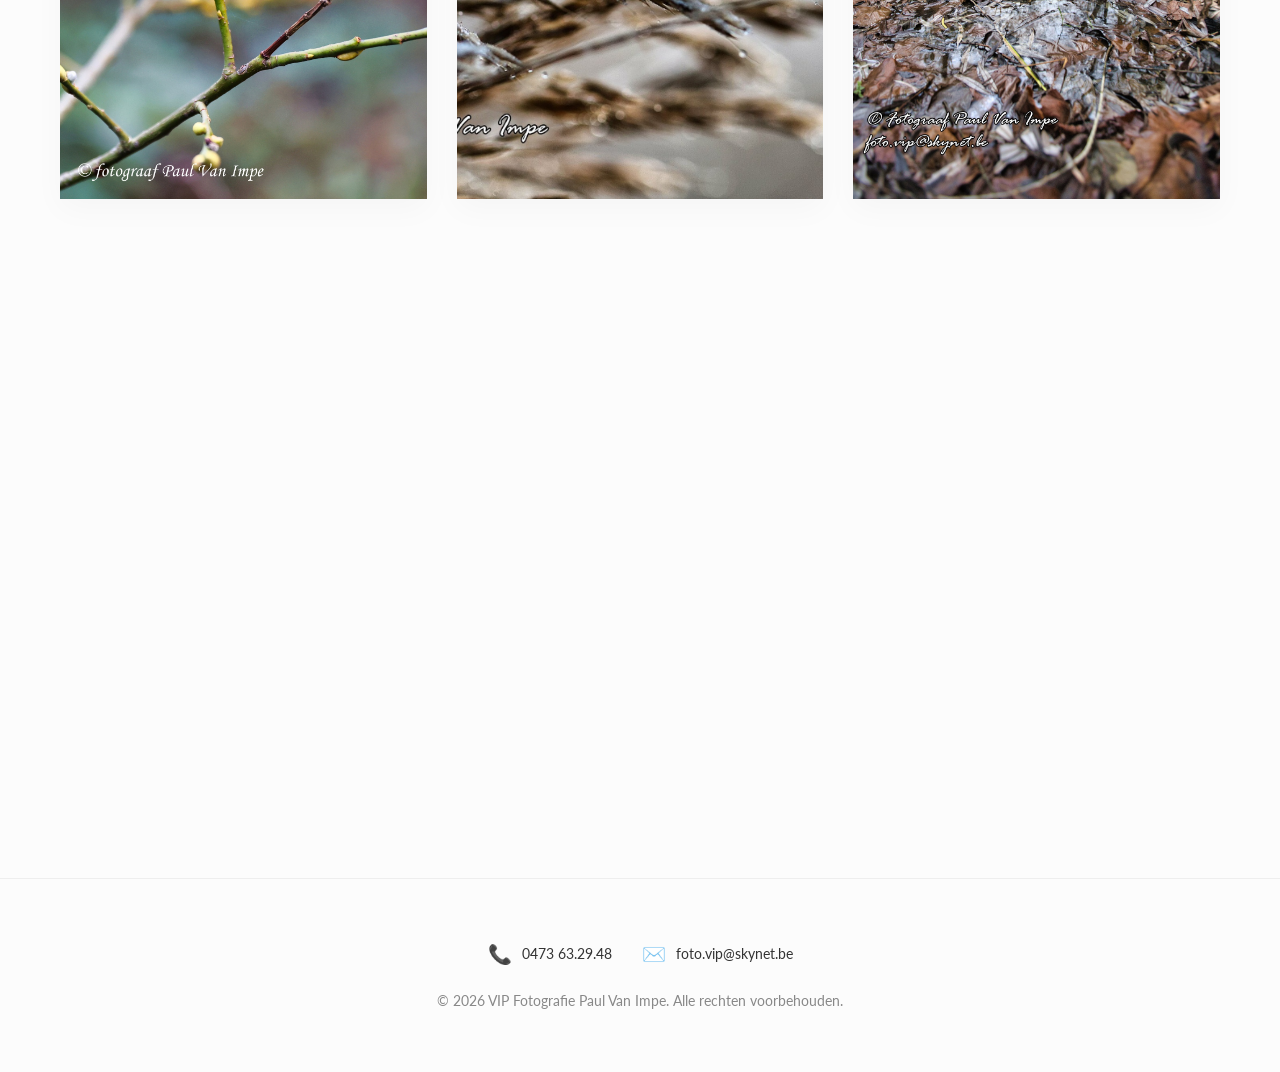
==== commit bde9f39c: "feat: implement dynamic copyright year to ensure it stays current automatically" ====
--- a/index.html
+++ b/index.html
@@ -158,7 +158,7 @@
                 <p><span class="icon">📞</span> 0473 63.29.48</p>
                 <p><span class="icon">✉️</span> foto.vip@skynet.be</p>
             </div>
-            <p>&copy; 2024 VIP Fotografie Paul Van Impe. Alle rechten voorbehouden.</p>
+            <p>&copy; <span class="current-year">2026</span> VIP Fotografie Paul Van Impe. Alle rechten voorbehouden.</p>
         </div>
     </footer>
 
--- a/style.css
+++ b/style.css
@@ -26,7 +26,9 @@
 }
 
 html {
+    overflow-x: hidden;
     scroll-behavior: smooth;
+    scroll-padding-top: 90px;
 }
 
 body {
@@ -34,8 +36,13 @@
     color: var(--text-color);
     font-family: var(--font-sans);
     line-height: 1.6;
-    overflow-x: hidden;
     transition: background-color 0.5s ease, color 0.5s ease;
+    -webkit-overflow-scrolling: touch;
+    width: 100%;
+    position: relative;
+    margin: 0;
+    padding: 0;
+    overflow-x: hidden; /* Prevent horizontal scroll on Android */
 }
 
 /* Theme Toggle Button */
@@ -55,18 +62,30 @@
     transform: rotate(30deg);
 }
 
+/* Logo Styling */
+.logo-link svg {
+    display: block;
+    height: 60px;
+    width: auto;
+    max-width: 100%;
+}
+
+@media (max-width: 480px) {
+    .logo-link svg {
+        height: 50px;
+        max-width: 180px; /* Force a smaller width on very small screens */
+    }
+}
+
 /* Logo Dark Mode Styling */
 body.dark-theme .logo-link text[fill="#a66b92"] {
-    fill: var(--primary-color); /* Keep purple */
+    fill: var(--primary-color);
 }
 
 body.dark-theme .logo-link text[fill="#b2b296"] {
-    fill: var(--accent-color); /* Keep olive */
-}
-
-/* If the logo text was actually dark grey in the light theme, we'd change it here */
-/* In our current SVG, we use brand colors, which should work on dark too. 
-   However, if we want more contrast: */
+    fill: var(--accent-color);
+}
+
 body.dark-theme .logo-link text {
     filter: brightness(1.2);
 }
@@ -121,8 +140,10 @@
 header {
     background-color: rgba(252, 252, 252, 0.98);
     padding: 10px 0;
-    position: sticky;
+    position: fixed;
     top: 0;
+    left: 0;
+    width: 100%;
     z-index: 1000;
     box-shadow: 0 2px 10px rgba(0, 0, 0, 0.03);
     transition: var(--transition);
@@ -137,12 +158,6 @@
     display: flex;
     justify-content: space-between;
     align-items: center;
-}
-
-.logo-link svg {
-    display: block;
-    height: 60px;
-    width: auto;
 }
 
 .nav-links {
@@ -220,7 +235,7 @@
     align-items: center;
     justify-content: center;
     text-align: center;
-    background-color: #fcfcfc; /* Fixed light color if no image */
+    background-color: #fcfcfc;
     position: relative;
     overflow: hidden;
 }
@@ -244,11 +259,10 @@
     border-radius: 4px;
 }
 
-/* Reset Hero text to fixed colors to ignore dark mode global text */
 .hero h2 {
     font-size: 3.5rem;
     margin-bottom: 20px;
-    color: #a66b92; /* Explicit primary purple from light theme */
+    color: #a66b92;
 }
 
 .hero p {
@@ -258,7 +272,6 @@
     font-weight: 300;
 }
 
-/* Light text overlay for dark backgrounds (Still needed for specific images) */
 .hero.dark-text-overlay .hero-content {
     background-color: rgba(0, 0, 0, 0.2);
     backdrop-filter: blur(3px);
@@ -514,7 +527,7 @@
 }
 
 .portfolio-header {
-    padding-top: 60px;
+    padding-top: 120px;
 }
 
 /* Animations */
@@ -532,40 +545,64 @@
 /* Responsive */
 @media (max-width: 768px) {
     header {
-        padding: 15px 0;
+        padding: 10px 0;
     }
 
     .hamburger {
         display: block;
+        z-index: 1001;
     }
 
     .nav-links {
         position: fixed;
-        right: -100%;
-        top: 70px;
+        right: 0;
+        top: 0;
         flex-direction: column;
-        background-color: var(--white);
+        background-color: var(--bg-color);
         width: 100%;
+        height: 100vh;
+        justify-content: center;
         text-align: center;
-        transition: 0.3s;
-        box-shadow: 0 10px 10px rgba(0,0,0,0.05);
-        padding: 40px 0;
+        z-index: 1000;
+        visibility: hidden;
+        transform: translateX(100%);
+        transition: transform 0.4s cubic-bezier(0.77, 0, 0.175, 1), visibility 0.4s;
     }
 
     .nav-links.active {
-        right: 0;
+        transform: translateX(0);
+        visibility: visible;
+    }
+
+    .nav-links li {
+        margin: 20px 0;
+    }
+
+    .nav-links a {
+        font-size: 1.2rem;
     }
 
     .hero h2 {
-        font-size: 2.5rem;
+        font-size: 2.2rem;
     }
 
     .section-title h2 {
-        font-size: 2rem;
+        font-size: 1.8rem;
     }
 
     .portfolio-grid {
         grid-template-columns: 1fr;
+    }
+
+    .category-header {
+        flex-direction: column;
+        align-items: flex-start;
+        gap: 10px;
+    }
+
+    .footer-contact {
+        flex-direction: column;
+        gap: 15px;
     }
 }
 
@@ -580,4 +617,4 @@
 
 .hamburger.active span:nth-child(3) {
     transform: rotate(45deg) translate(-5px, -6px);
-}+}
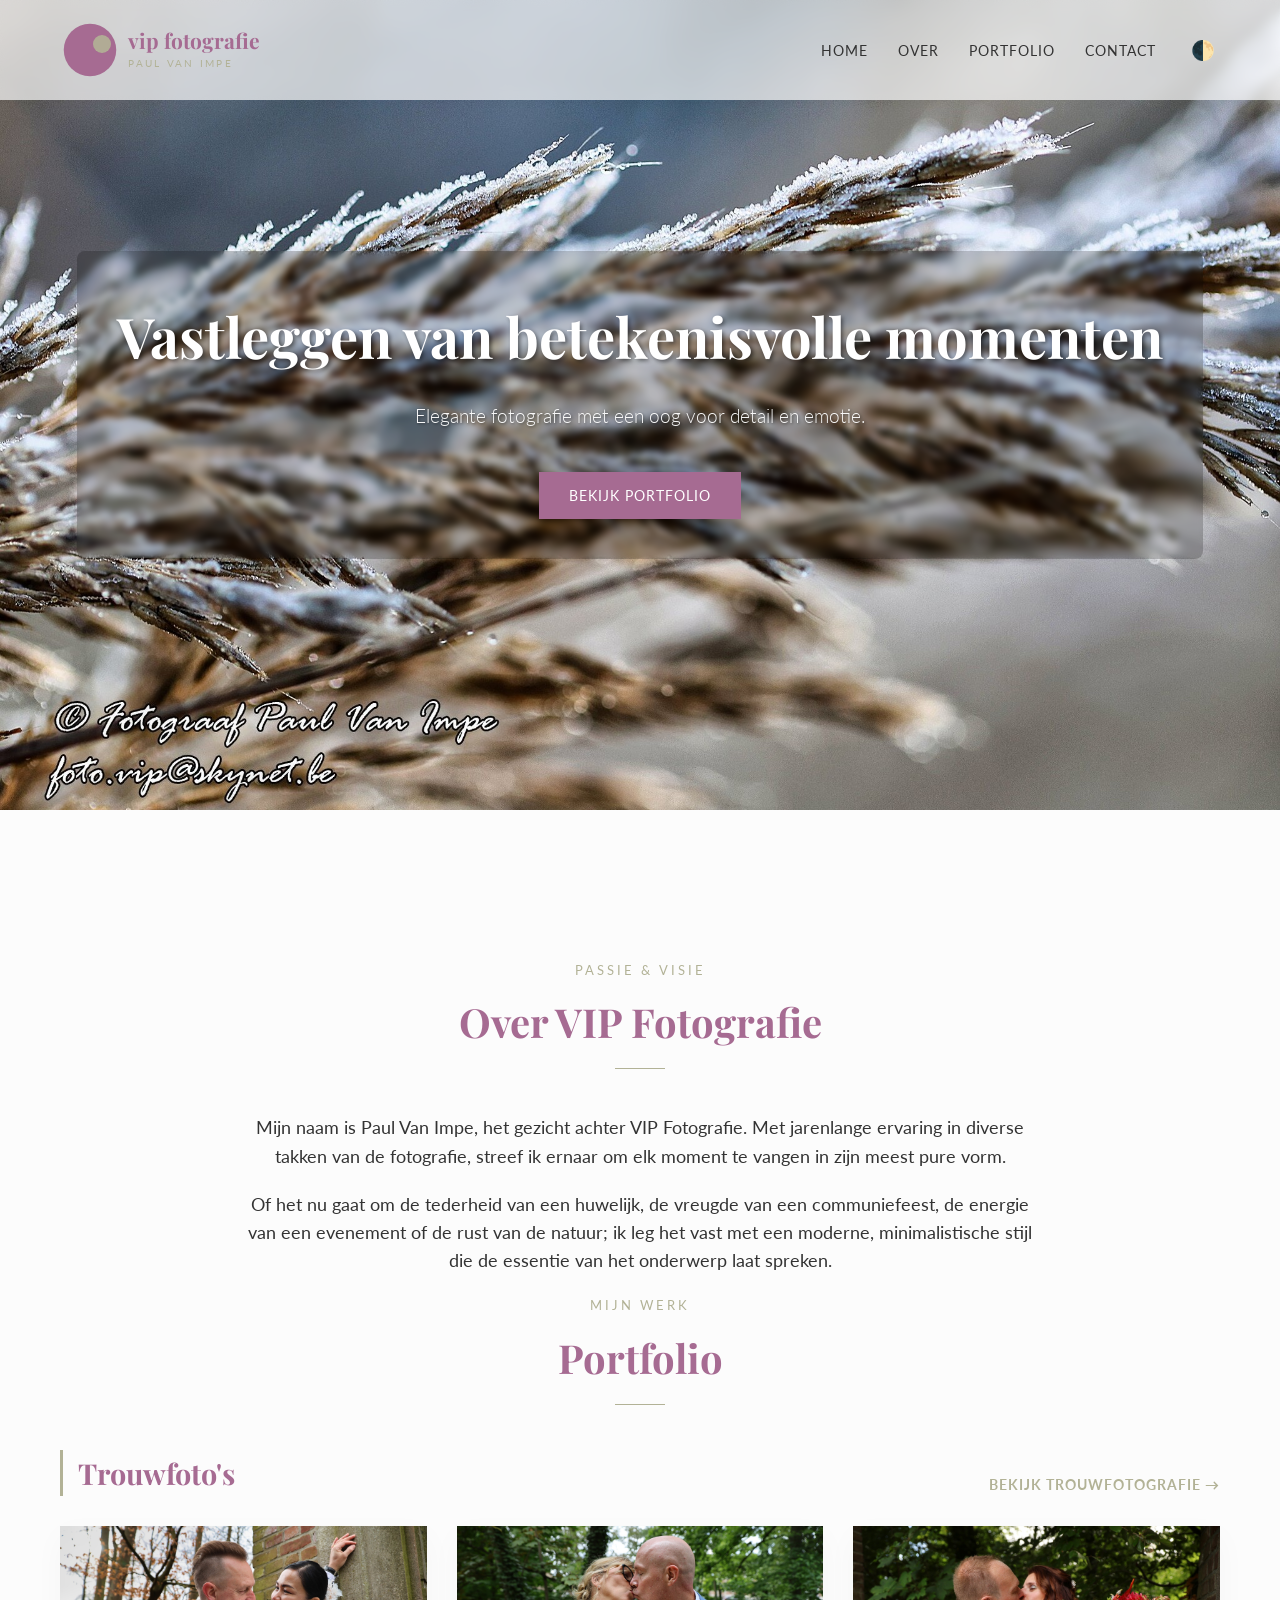
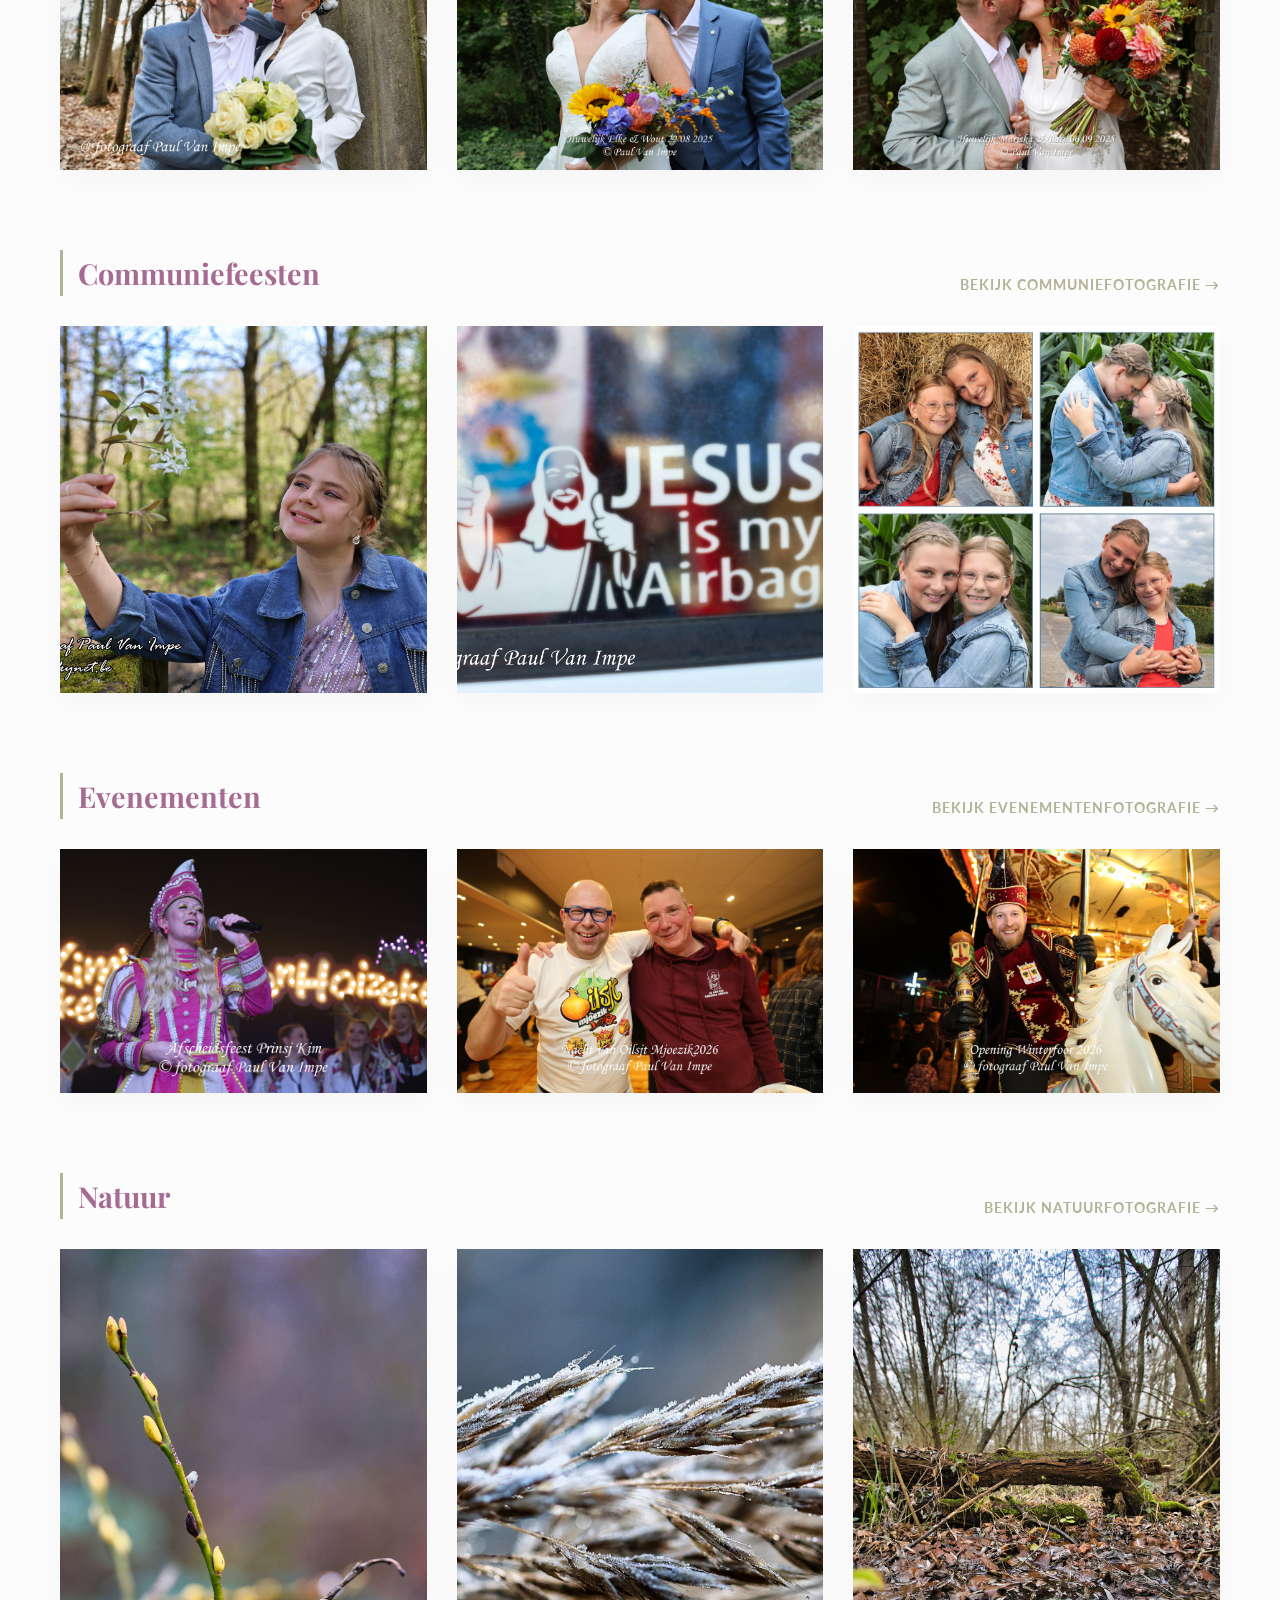
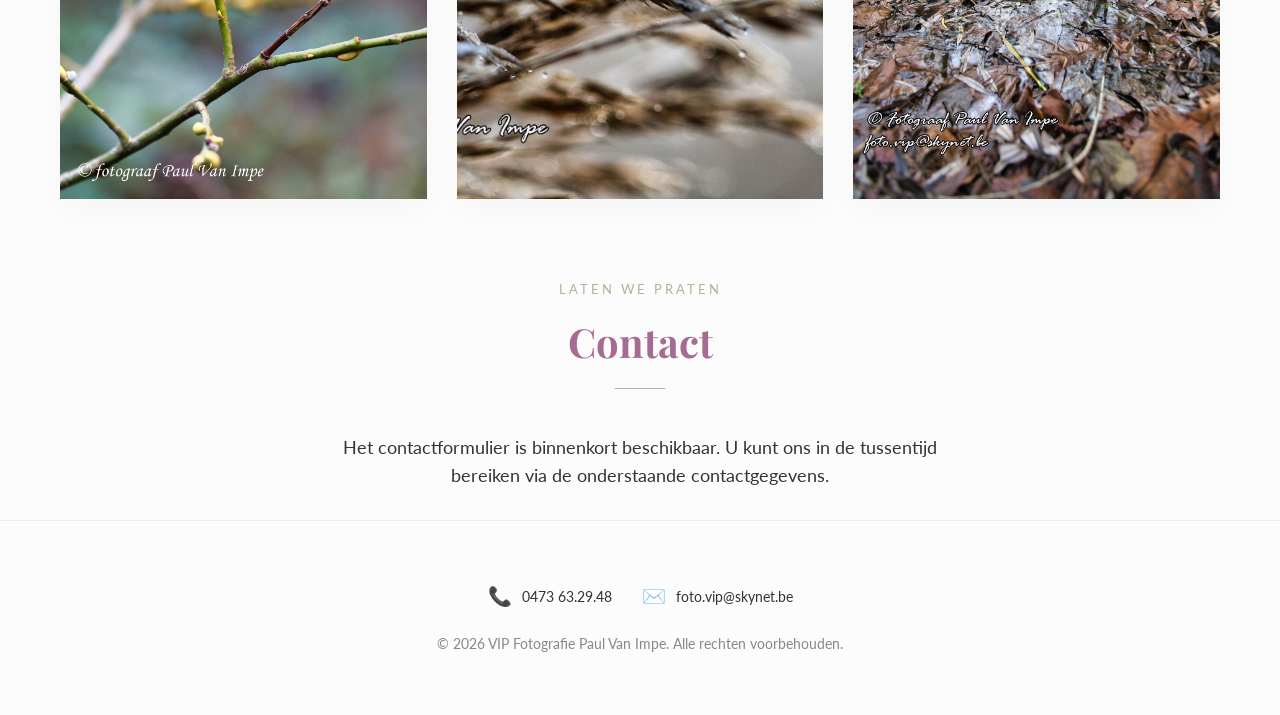
==== commit 37dd1e5f: "feat: hide contact form and add 'coming soon' message" ====
--- a/index.html
+++ b/index.html
@@ -133,6 +133,10 @@
                 <h2>Contact</h2>
             </div>
             <div class="contact-form-wrapper">
+                <p style="text-align: center; margin-bottom: 30px; font-size: 1.1rem; color: var(--text-muted);">
+                    Het contactformulier is binnenkort beschikbaar. U kunt ons in de tussentijd bereiken via de onderstaande contactgegevens.
+                </p>
+                <!-- 
                 <form id="contact-form">
                     <div class="form-group">
                         <label for="name">Naam</label>
@@ -148,6 +152,7 @@
                     </div>
                     <button type="submit" class="btn">Verstuur Bericht</button>
                 </form>
+                -->
             </div>
         </section>
     </main>
--- a/style.css
+++ b/style.css
@@ -14,7 +14,7 @@
 /* Dark Theme Variables */
 body.dark-theme {
     --bg-color: #121212;
-    --text-color: #e0e0e0;
+    --text-color: #e8e8e8; /* Slightly darker than before, but still lighter than original */
     --white: #1e1e1e;
     --gray-light: #333333;
 }
@@ -303,7 +303,7 @@
 .about-content p {
     font-size: 1.1rem;
     margin-bottom: 20px;
-    color: #555;
+    color: var(--text-color);
 }
 
 /* Portfolio Section */
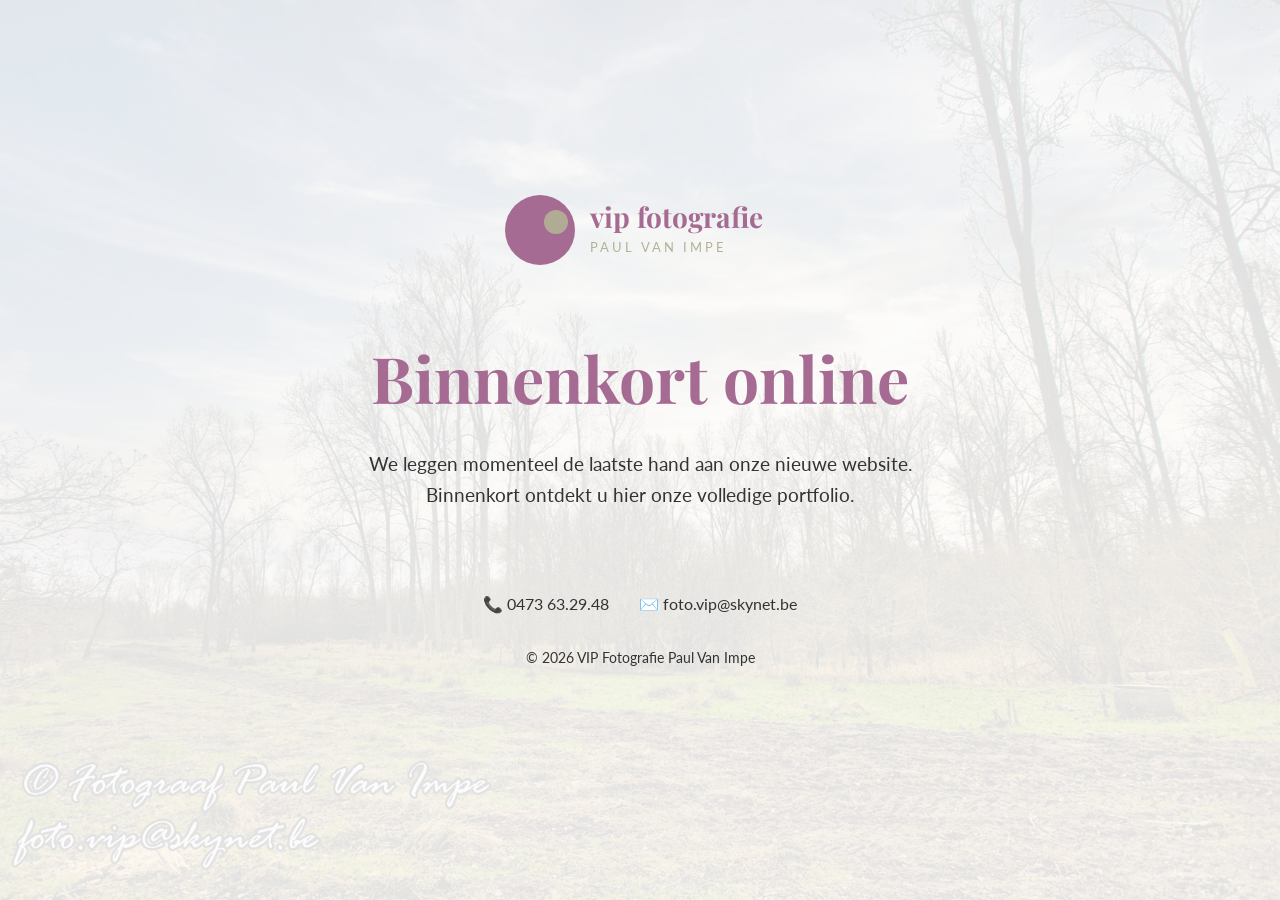
==== commit 50127e50: "chore: rename index to index2 and add 'coming soon' landing page" ====
--- a/index.html
+++ b/index.html
@@ -3,16 +3,84 @@
 <head>
     <meta charset="UTF-8">
     <meta name="viewport" content="width=device-width, initial-scale=1.0">
-    <title>VIP Fotografie | Paul Van Impe</title>
+    <title>Binnenkort Beschikbaar | VIP Fotografie</title>
     <link rel="preconnect" href="https://fonts.googleapis.com">
     <link rel="preconnect" href="https://fonts.gstatic.com" crossorigin>
     <link href="https://fonts.googleapis.com/css2?family=Lato:wght@300;400;700&family=Playfair+Display:ital,wght@0,400;0,700;1,400&display=swap" rel="stylesheet">
     <link rel="icon" type="image/svg+xml" href="assets/images/favicon.svg">
     <link rel="stylesheet" href="style.css">
+    <style>
+        .coming-soon-hero {
+            height: 100vh;
+            display: flex;
+            flex-direction: column;
+            justify-content: center;
+            align-items: center;
+            text-align: center;
+            padding: 20px;
+            background-color: var(--bg-color);
+            position: relative;
+            overflow: hidden;
+        }
+
+        .coming-soon-content {
+            z-index: 2;
+            max-width: 600px;
+        }
+
+        .coming-soon-content h1 {
+            font-family: 'Playfair Display', serif;
+            font-size: clamp(2.5rem, 8vw, 4rem);
+            margin-bottom: 20px;
+            color: var(--primary-color);
+        }
+
+        .coming-soon-content p {
+            font-size: 1.2rem;
+            margin-bottom: 40px;
+            color: var(--text-muted);
+            line-height: 1.6;
+        }
+
+        .coming-soon-logo {
+            margin-bottom: 50px;
+        }
+
+        .coming-soon-footer {
+            margin-top: 50px;
+            border-top: 1px solid var(--border-color);
+            padding-top: 30px;
+            width: 100%;
+        }
+
+        .coming-soon-contact {
+            display: flex;
+            justify-content: center;
+            gap: 30px;
+            flex-wrap: wrap;
+        }
+
+        .coming-soon-contact p {
+            margin-bottom: 0;
+            font-size: 1rem;
+        }
+
+        .coming-soon-bg {
+            position: absolute;
+            top: 0;
+            left: 0;
+            width: 100%;
+            height: 100%;
+            opacity: 0.1;
+            background-image: url('assets/images/natuur-4.jpg');
+            background-size: cover;
+            background-position: center;
+            z-index: 1;
+        }
+    </style>
 </head>
 <body>
     <script>
-        // Inline script to prevent theme flash
         (function() {
             const savedTheme = localStorage.getItem('theme');
             if (savedTheme === 'dark') {
@@ -20,153 +88,35 @@
             }
         })();
     </script>
-    <header>
-        <nav class="container">
-            <div class="logo">
-                <a href="index.html" class="logo-link">
-                    <svg width="280" height="80" viewBox="0 0 280 80" xmlns="http://www.w3.org/2000/svg">
-                        <!-- Main Purple Circle -->
-                        <circle cx="40" cy="40" r="35" fill="#a66b92" />
-                        <!-- Olive Circle (Positioned: r=12, adjusted up and right) -->
-                        <circle cx="56" cy="32" r="12" fill="#b2b296" opacity="0.9" />
-                        
-                        <!-- Text Group -->
-                        <text x="90" y="38" font-family="'Playfair Display', serif" font-size="28" font-weight="700" fill="#a66b92" style="text-transform: lowercase;">vip fotografie</text>
-                        <text x="90" y="62" font-family="'Lato', sans-serif" font-size="13" font-weight="400" fill="#b2b296" letter-spacing="3">PAUL VAN IMPE</text>
-                    </svg>
-                </a>
-            </div>
-            <ul class="nav-links">
-                <li><a href="#home">Home</a></li>
-                <li><a href="#over">Over</a></li>
-                <li><a href="#portfolio">Portfolio</a></li>
-                <li><a href="#contact">Contact</a></li>
-                <li><button id="theme-toggle" class="theme-btn" aria-label="Toggle dark mode">🌓</button></li>
-            </ul>
-            <div class="hamburger">
-                <span></span>
-                <span></span>
-                <span></span>
-            </div>
-        </nav>
-    </header>
 
-    <main>
-        <section id="home" class="hero fade-in">
-            <div class="hero-bg"></div>
-            <div class="hero-content container">
-                <h2>Vastleggen van betekenisvolle momenten</h2>
-                <p>Elegante fotografie met een oog voor detail en emotie.</p>
-                <a href="#portfolio" class="btn">Bekijk Portfolio</a>
-            </div>
-        </section>
-
-        <section id="over" class="about container fade-in">
-            <div class="section-title">
-                <span>Passie & Visie</span>
-                <h2>Over VIP Fotografie</h2>
-            </div>
-            <div class="about-content">
-                <p>Mijn naam is Paul Van Impe, het gezicht achter VIP Fotografie. Met jarenlange ervaring in diverse takken van de fotografie, streef ik ernaar om elk moment te vangen in zijn meest pure vorm.</p>
-                <p>Of het nu gaat om de tederheid van een huwelijk, de vreugde van een communiefeest, de energie van een evenement of de rust van de natuur; ik leg het vast met een moderne, minimalistische stijl die de essentie van het onderwerp laat spreken.</p>
-            </div>
-        </section>
-
-        <section id="portfolio" class="portfolio container fade-in">
-            <div class="section-title">
-                <span>Mijn Werk</span>
-                <h2>Portfolio</h2>
+    <main class="coming-soon-hero">
+        <div class="coming-soon-bg"></div>
+        
+        <div class="coming-soon-content container fade-in visible">
+            <div class="coming-soon-logo">
+                <svg width="280" height="80" viewBox="0 0 280 80" xmlns="http://www.w3.org/2000/svg">
+                    <circle cx="40" cy="40" r="35" fill="#a66b92" />
+                    <circle cx="56" cy="32" r="12" fill="#b2b296" opacity="0.9" />
+                    <text x="90" y="38" font-family="'Playfair Display', serif" font-size="28" font-weight="700" fill="#a66b92" style="text-transform: lowercase;">vip fotografie</text>
+                    <text x="90" y="62" font-family="'Lato', sans-serif" font-size="13" font-weight="400" fill="#b2b296" letter-spacing="3">PAUL VAN IMPE</text>
+                </svg>
             </div>
 
-            <div class="portfolio-category">
-                <div class="category-header">
-                    <h3>Trouwfoto's</h3>
-                    <a href="portfolio-trouw.html" class="view-more">Bekijk trouwfotografie &rarr;</a>
+            <h1>Binnenkort online</h1>
+            <p>We leggen momenteel de laatste hand aan onze nieuwe website. Binnenkort ontdekt u hier onze volledige portfolio.</p>
+            
+            <div class="coming-soon-footer">
+                <div class="coming-soon-contact">
+                    <p><span class="icon">📞</span> 0473 63.29.48</p>
+                    <p><span class="icon">✉️</span> <a href="mailto:foto.vip@skynet.be" style="color: inherit; text-decoration: none;">foto.vip@skynet.be</a></p>
                 </div>
-                <div class="portfolio-grid">
-                    <div class="portfolio-item lightbox-trigger"><img src="assets/images/trouw-1.jpg" alt="Trouwfoto 1"></div>
-                    <div class="portfolio-item lightbox-trigger"><img src="assets/images/trouw-2.jpg" alt="Trouwfoto 2"></div>
-                    <div class="portfolio-item lightbox-trigger"><img src="assets/images/trouw-3.jpg" alt="Trouwfoto 3"></div>
-                </div>
+                <p style="margin-top: 30px; font-size: 0.9rem;">&copy; <span id="year"></span> VIP Fotografie Paul Van Impe</p>
             </div>
-
-            <div class="portfolio-category">
-                <div class="category-header">
-                    <h3>Communiefeesten</h3>
-                    <a href="portfolio-communie.html" class="view-more">Bekijk communiefotografie &rarr;</a>
-                </div>
-                <div class="portfolio-grid">
-                    <div class="portfolio-item lightbox-trigger"><img src="assets/images/communie-1.jpg" alt="Communie 1"></div>
-                    <div class="portfolio-item lightbox-trigger"><img src="assets/images/communie-2.jpg" alt="Communie 2"></div>
-                    <div class="portfolio-item lightbox-trigger"><img src="assets/images/communie-3.jpg" alt="Communie 3"></div>
-                </div>
-            </div>
-
-            <div class="portfolio-category">
-                <div class="category-header">
-                    <h3>Evenementen</h3>
-                    <a href="portfolio-evenementen.html" class="view-more">Bekijk evenementenfotografie &rarr;</a>
-                </div>
-                <div class="portfolio-grid">
-                    <div class="portfolio-item lightbox-trigger"><img src="assets/images/evenementen-1.jpg" alt="Evenement 1"></div>
-                    <div class="portfolio-item lightbox-trigger"><img src="assets/images/evenementen-2.jpg" alt="Evenement 2"></div>
-                    <div class="portfolio-item lightbox-trigger"><img src="assets/images/evenementen-3.jpg" alt="Evenement 3"></div>
-                </div>
-            </div>
-
-            <div class="portfolio-category">
-                <div class="category-header">
-                    <h3>Natuur</h3>
-                    <a href="portfolio-natuur.html" class="view-more">Bekijk natuurfotografie &rarr;</a>
-                </div>
-                <div class="portfolio-grid">
-                    <div class="portfolio-item lightbox-trigger"><img src="assets/images/natuur-1.jpg" alt="Natuur 1"></div>
-                    <div class="portfolio-item lightbox-trigger"><img src="assets/images/natuur-2.jpg" alt="Natuur 2"></div>
-                    <div class="portfolio-item lightbox-trigger"><img src="assets/images/natuur-3.jpg" alt="Natuur 3"></div>
-                </div>
-            </div>
-        </section>
-
-        <section id="contact" class="contact container fade-in">
-            <div class="section-title">
-                <span>Laten we praten</span>
-                <h2>Contact</h2>
-            </div>
-            <div class="contact-form-wrapper">
-                <p style="text-align: center; margin-bottom: 30px; font-size: 1.1rem; color: var(--text-muted);">
-                    Het contactformulier is binnenkort beschikbaar. U kunt ons in de tussentijd bereiken via de onderstaande contactgegevens.
-                </p>
-                <!-- 
-                <form id="contact-form">
-                    <div class="form-group">
-                        <label for="name">Naam</label>
-                        <input type="text" id="name" name="name" placeholder="Uw naam" required>
-                    </div>
-                    <div class="form-group">
-                        <label for="email">E-mail</label>
-                        <input type="email" id="email" name="email" placeholder="Uw e-mailadres" required>
-                    </div>
-                    <div class="form-group">
-                        <label for="message">Bericht</label>
-                        <textarea id="message" name="message" rows="5" placeholder="Uw bericht" required></textarea>
-                    </div>
-                    <button type="submit" class="btn">Verstuur Bericht</button>
-                </form>
-                -->
-            </div>
-        </section>
+        </div>
     </main>
 
-    <footer>
-        <div class="container footer-content">
-            <div class="footer-contact">
-                <p><span class="icon">📞</span> 0473 63.29.48</p>
-                <p><span class="icon">✉️</span> foto.vip@skynet.be</p>
-            </div>
-            <p>&copy; <span class="current-year">2026</span> VIP Fotografie Paul Van Impe. Alle rechten voorbehouden.</p>
-        </div>
-    </footer>
-
-    <script src="script.js"></script>
+    <script>
+        document.getElementById('year').textContent = new Date().getFullYear();
+    </script>
 </body>
 </html>
